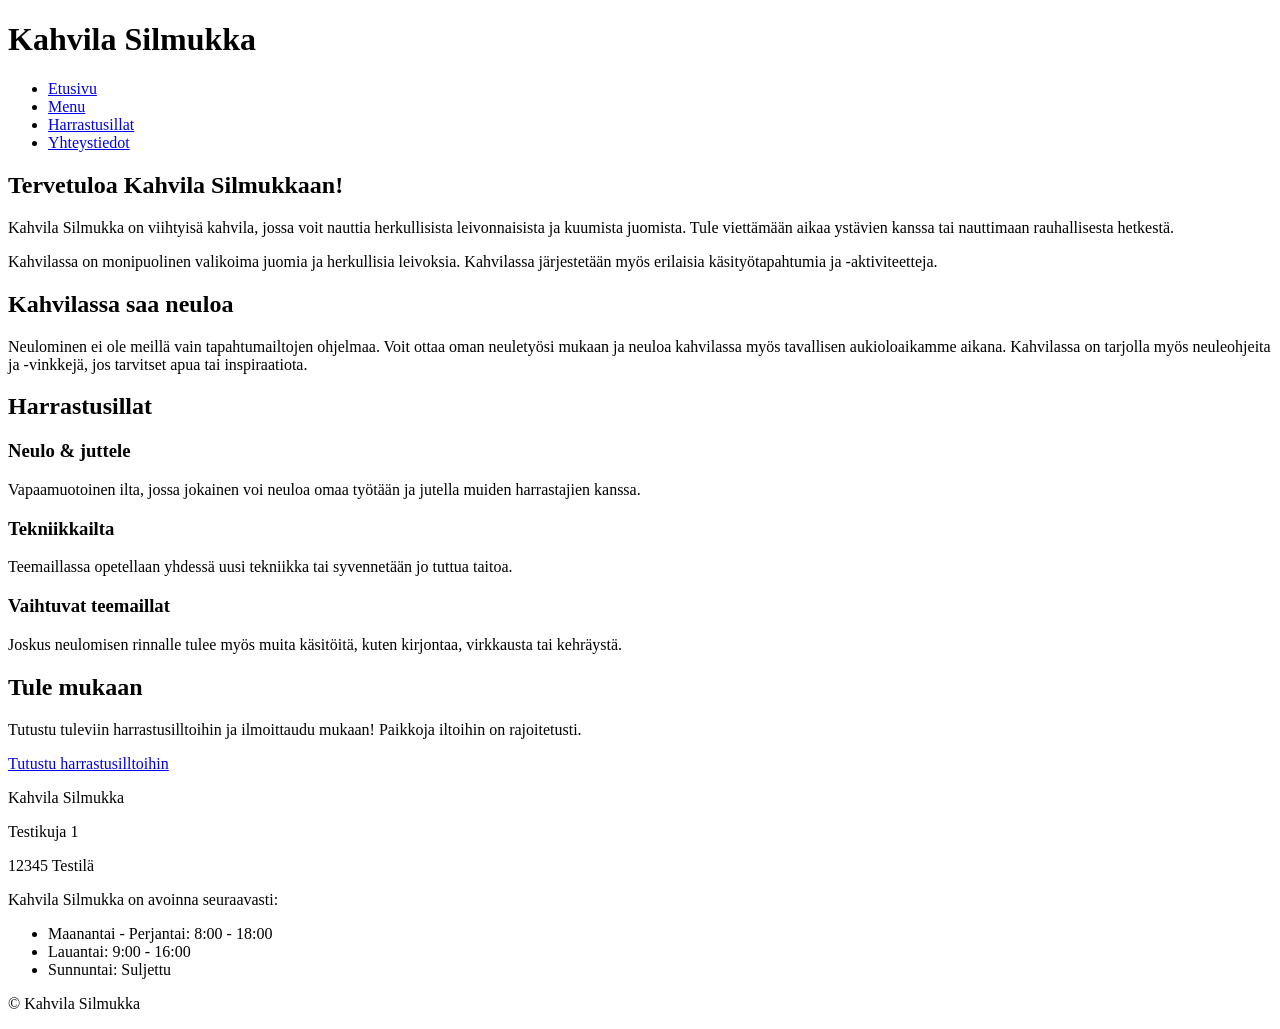
==== index.html @ abaf87a6 "Tehdyt muutokset 20.9.2026 4 html-tiedostoon" ====
<!DOCTYPE html>
<html lang="fi">

<head>
    <meta charset="UTF-8">
    <meta name="viewport" content="width=device-width, initial-scale=1.0">
    <title>Kahvila Silmukka</title>
</head>

<body>

    <header>
        <h1>Kahvila Silmukka</h1>
        <nav>
            <ul>
                <li><a href="index.html">Etusivu</a></li>
                <li><a href="menu.html">Menu</a></li>
                <li><a href="harrastusillat.html">Harrastusillat</a></li>
                <li><a href="yhteystiedot.html">Yhteystiedot</a></li>
            </ul>
        </nav>
    </header>

    <main>
        <section>
            <h2>Tervetuloa Kahvila Silmukkaan!</h2>
            <p>Kahvila Silmukka on viihtyisä kahvila, jossa voit nauttia herkullisista leivonnaisista ja kuumista
                juomista. Tule viettämään aikaa ystävien kanssa tai nauttimaan rauhallisesta hetkestä.</p>
            <p>Kahvilassa on monipuolinen valikoima juomia ja herkullisia leivoksia. Kahvilassa järjestetään myös
                erilaisia käsityötapahtumia ja -aktiviteetteja.</p>
            <!--          <figure>
                <img src="airam-dato-on-Smy2fXAn2G4-unsplash.jpg" alt="Kahvila Silmukka" width="400" height="400">
                <figcaption>Sininen keraaminen lattekuppi lautasella.</figcaption>
            </figure>
        -->
        </section>

        <section>
            <h2>Kahvilassa saa neuloa</h2>
            <p>Neulominen ei ole meillä vain tapahtumailtojen ohjelmaa. Voit ottaa oman neuletyösi mukaan ja neuloa
                kahvilassa myös tavallisen
                aukioloaikamme aikana. Kahvilassa on tarjolla myös neuleohjeita ja -vinkkejä, jos tarvitset apua tai
                inspiraatiota.
            </p>
        </section>

        <section>
        <h2>Harrastusillat</h2>
        <article>
            <h3>Neulo & juttele</h3>
            <p>Vapaamuotoinen ilta, jossa jokainen voi neuloa omaa työtään ja jutella muiden harrastajien kanssa.</p>
        </article>
        <article>
            <h3>Tekniikkailta</h3>
            <p>Teemaillassa opetellaan yhdessä uusi tekniikka tai syvennetään jo tuttua taitoa.</p>
        </article><article>
            <h3>Vaihtuvat teemaillat</h3>
            <p>Joskus neulomisen rinnalle tulee myös muita käsitöitä, kuten kirjontaa, virkkausta tai kehräystä.</p>
        </article>
        </section>

         <section>
            <h2>Tule mukaan</h2>
            <p>Tutustu tuleviin harrastusilltoihin ja ilmoittaudu mukaan! Paikkoja iltoihin on rajoitetusti.</p>
            <p><a href="harrastusillat.html">Tutustu harrastusilltoihin</a></p>
         </section>

    </main>

    <footer>
        <p>Kahvila Silmukka</p>
        <p>Testikuja 1</p>
        <p>12345 Testilä</p>

        <p>Kahvila Silmukka on avoinna seuraavasti:</p>
        <ul>
            <li>Maanantai - Perjantai: 8:00 - 18:00</li>
            <li>Lauantai: 9:00 - 16:00</li>
            <li>Sunnuntai: Suljettu</li>
        </ul>

        <p>&copy; Kahvila Silmukka</p>
    </footer>


</body>

</html>
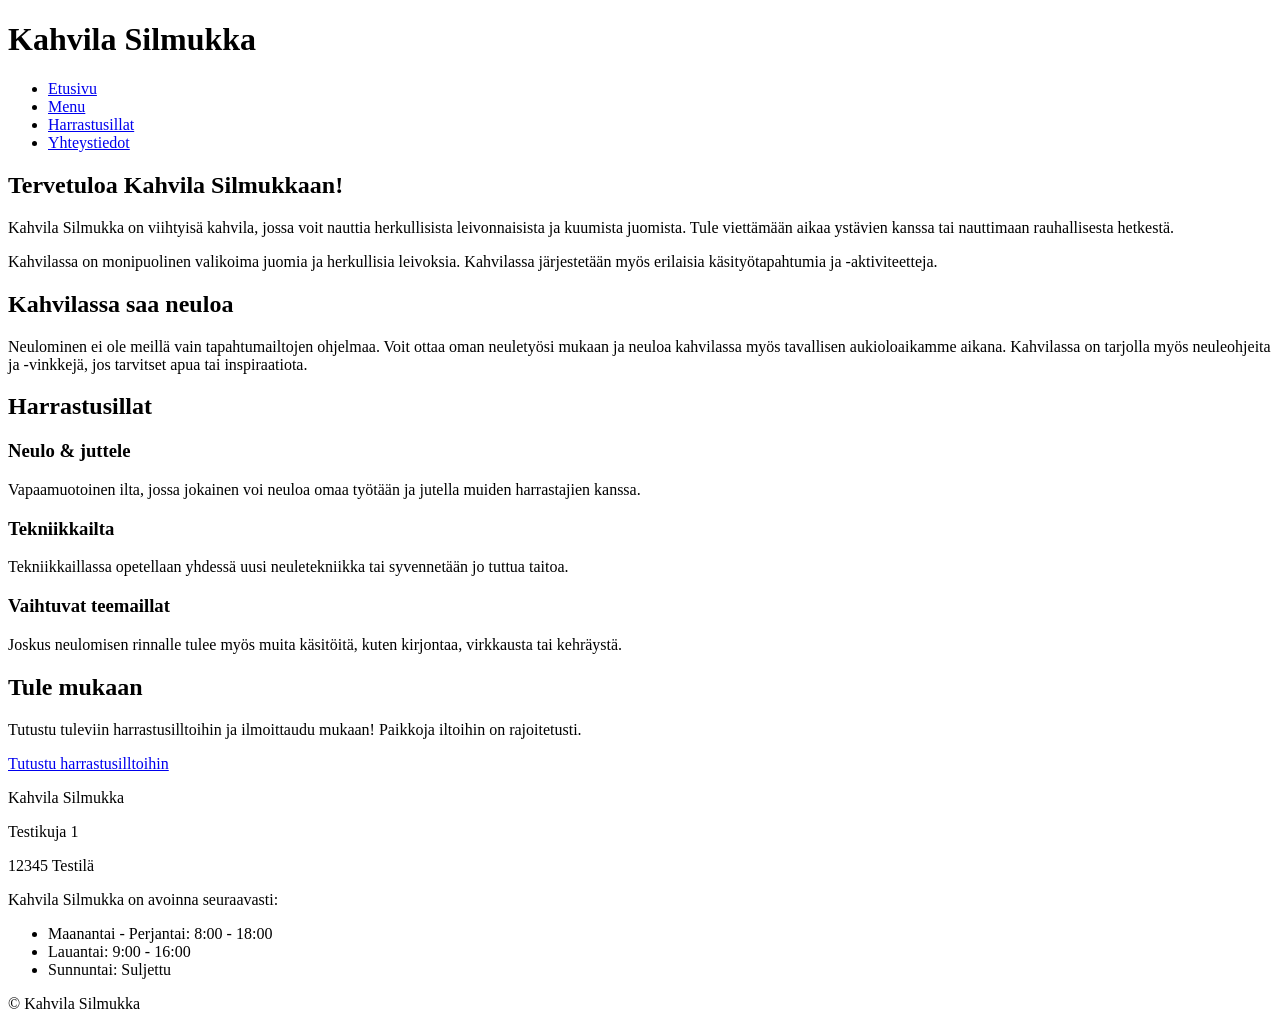
==== commit a1b222dc: "Lisätty tekstin korjauksia, footer ja header muille kuin index.html" ====
--- a/index.html
+++ b/index.html
@@ -29,8 +29,8 @@
             <p>Kahvilassa on monipuolinen valikoima juomia ja herkullisia leivoksia. Kahvilassa järjestetään myös
                 erilaisia käsityötapahtumia ja -aktiviteetteja.</p>
             <!--          <figure>
-                <img src="airam-dato-on-Smy2fXAn2G4-unsplash.jpg" alt="Kahvila Silmukka" width="400" height="400">
-                <figcaption>Sininen keraaminen lattekuppi lautasella.</figcaption>
+                <img src="images/kuva1.jpg" alt="Sininen keraaminen lattekuppi lautasella." width="400" height="400">
+                <figcaption>Kuvaaja: Matti Meikäläinen</figcaption>
             </figure>
         -->
         </section>
@@ -38,8 +38,7 @@
         <section>
             <h2>Kahvilassa saa neuloa</h2>
             <p>Neulominen ei ole meillä vain tapahtumailtojen ohjelmaa. Voit ottaa oman neuletyösi mukaan ja neuloa
-                kahvilassa myös tavallisen
-                aukioloaikamme aikana. Kahvilassa on tarjolla myös neuleohjeita ja -vinkkejä, jos tarvitset apua tai
+                kahvilassa myös tavallisen aukioloaikamme aikana. Kahvilassa on tarjolla myös neuleohjeita ja -vinkkejä, jos tarvitset apua tai
                 inspiraatiota.
             </p>
         </section>
@@ -52,7 +51,7 @@
         </article>
         <article>
             <h3>Tekniikkailta</h3>
-            <p>Teemaillassa opetellaan yhdessä uusi tekniikka tai syvennetään jo tuttua taitoa.</p>
+            <p>Tekniikkaillassa opetellaan yhdessä uusi neuletekniikka tai syvennetään jo tuttua taitoa.</p>
         </article><article>
             <h3>Vaihtuvat teemaillat</h3>
             <p>Joskus neulomisen rinnalle tulee myös muita käsitöitä, kuten kirjontaa, virkkausta tai kehräystä.</p>
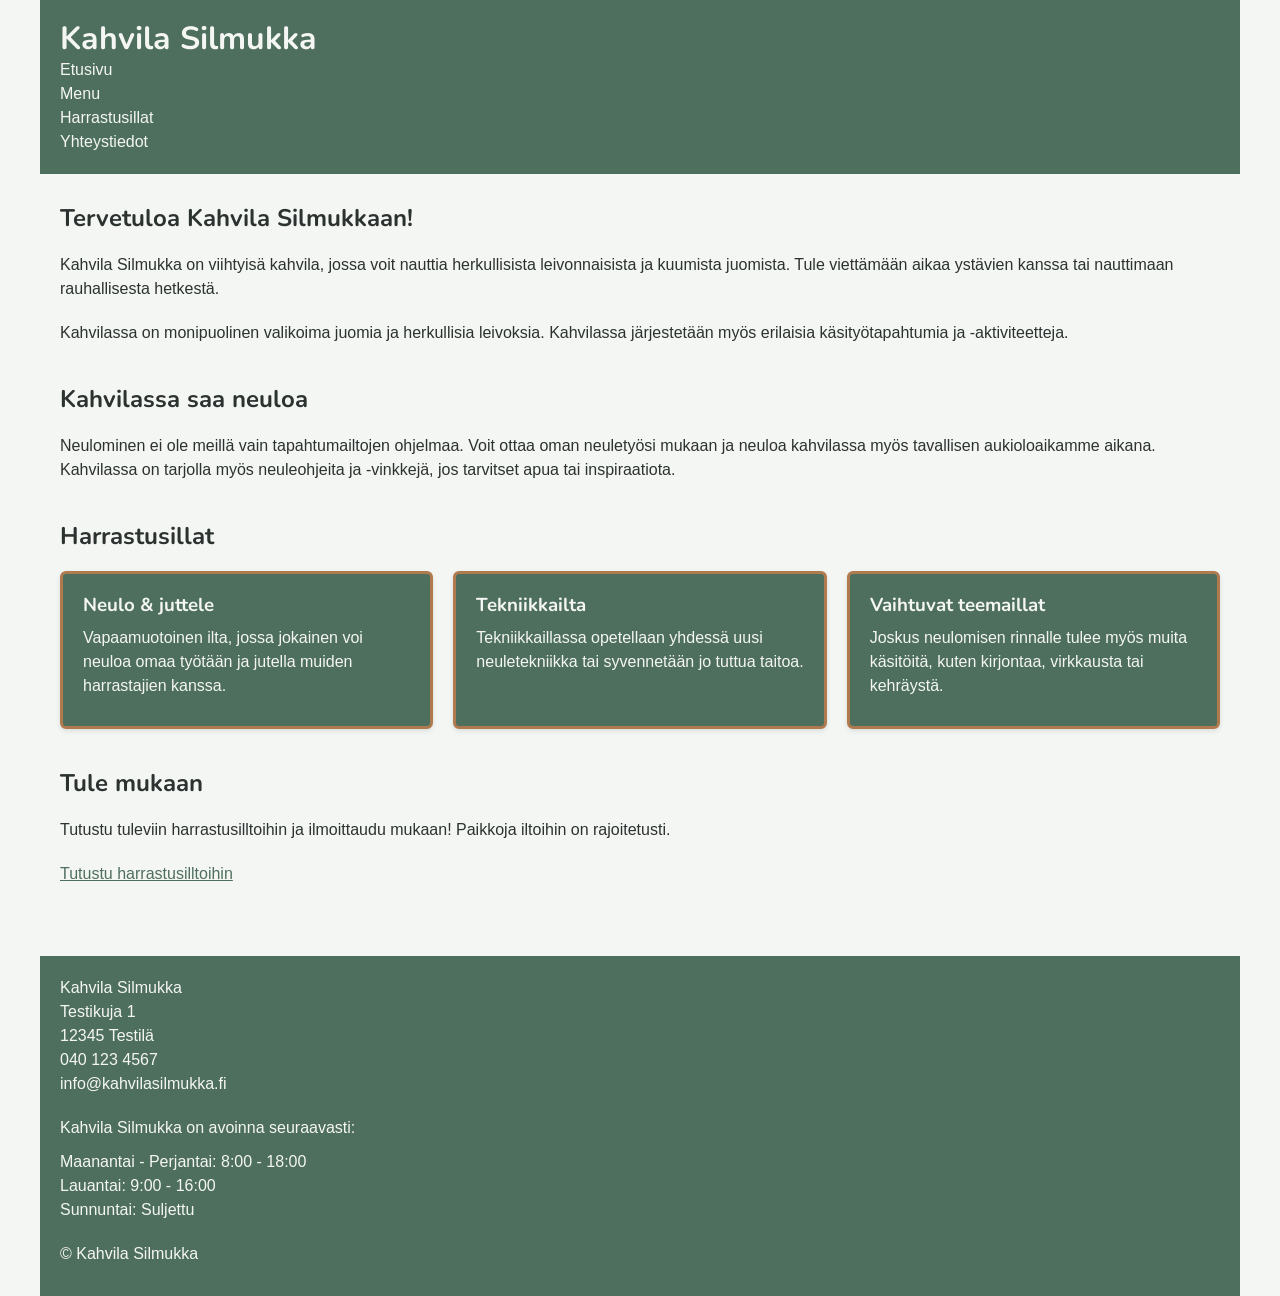
==== commit 3fd17d9c: "Vaiheen 2 koodi tehty" ====
--- a/index.html
+++ b/index.html
@@ -5,82 +5,105 @@
     <meta charset="UTF-8">
     <meta name="viewport" content="width=device-width, initial-scale=1.0">
     <title>Kahvila Silmukka</title>
+    <!--Google Fonts: Nunito-->
+    <link rel="preconnect" href="https://fonts.googleapis.com">
+    <link rel="preconnect" href="https://fonts.gstatic.com" crossorigin>
+    <link href="https://fonts.googleapis.com/css2?family=Nunito:ital,wght@0,200..1000;1,200..1000&display=swap"
+        rel="stylesheet">
+    <!--CSS-->
+    <link rel="stylesheet" href="css/style.css">
 </head>
 
 <body>
+    <!--Tästä tulee koko sivun container: header, main ja footer-->
+    <div class="container">
+        <!--Header-->
+        <header class="header">
+            <h1>Kahvila Silmukka</h1>
+            <nav>
+                <ul>
+                    <li><a href="index.html">Etusivu</a></li>
+                    <li><a href="menu.html">Menu</a></li>
+                    <li><a href="harrastusillat.html">Harrastusillat</a></li>
+                    <li><a href="yhteystiedot.html">Yhteystiedot</a></li>
+                </ul>
+            </nav>
+        </header>
 
-    <header>
-        <h1>Kahvila Silmukka</h1>
-        <nav>
-            <ul>
-                <li><a href="index.html">Etusivu</a></li>
-                <li><a href="menu.html">Menu</a></li>
-                <li><a href="harrastusillat.html">Harrastusillat</a></li>
-                <li><a href="yhteystiedot.html">Yhteystiedot</a></li>
-            </ul>
-        </nav>
-    </header>
-
-    <main>
-        <section>
-            <h2>Tervetuloa Kahvila Silmukkaan!</h2>
-            <p>Kahvila Silmukka on viihtyisä kahvila, jossa voit nauttia herkullisista leivonnaisista ja kuumista
-                juomista. Tule viettämään aikaa ystävien kanssa tai nauttimaan rauhallisesta hetkestä.</p>
-            <p>Kahvilassa on monipuolinen valikoima juomia ja herkullisia leivoksia. Kahvilassa järjestetään myös
-                erilaisia käsityötapahtumia ja -aktiviteetteja.</p>
-            <!--          <figure>
+        <!--Main-->
+        <main class="main">
+            <section>
+                <h2>Tervetuloa Kahvila Silmukkaan!</h2>
+                <p>Kahvila Silmukka on viihtyisä kahvila, jossa voit nauttia herkullisista leivonnaisista ja kuumista
+                    juomista. Tule viettämään aikaa ystävien kanssa tai nauttimaan rauhallisesta hetkestä.</p>
+                <p>Kahvilassa on monipuolinen valikoima juomia ja herkullisia leivoksia. Kahvilassa järjestetään myös
+                    erilaisia käsityötapahtumia ja -aktiviteetteja.</p>
+                <!--          <figure>
                 <img src="images/kuva1.jpg" alt="Sininen keraaminen lattekuppi lautasella." width="400" height="400">
                 <figcaption>Kuvaaja: Matti Meikäläinen</figcaption>
             </figure>
         -->
-        </section>
+            </section>
 
-        <section>
-            <h2>Kahvilassa saa neuloa</h2>
-            <p>Neulominen ei ole meillä vain tapahtumailtojen ohjelmaa. Voit ottaa oman neuletyösi mukaan ja neuloa
-                kahvilassa myös tavallisen aukioloaikamme aikana. Kahvilassa on tarjolla myös neuleohjeita ja -vinkkejä, jos tarvitset apua tai
-                inspiraatiota.
-            </p>
-        </section>
+            <section>
+                <h2>Kahvilassa saa neuloa</h2>
+                <p>Neulominen ei ole meillä vain tapahtumailtojen ohjelmaa. Voit ottaa oman neuletyösi mukaan ja neuloa
+                    kahvilassa myös tavallisen aukioloaikamme aikana. Kahvilassa on tarjolla myös neuleohjeita ja
+                    -vinkkejä, jos tarvitset apua tai
+                    inspiraatiota.
+                </p>
+            </section>
 
-        <section>
-        <h2>Harrastusillat</h2>
-        <article>
-            <h3>Neulo & juttele</h3>
-            <p>Vapaamuotoinen ilta, jossa jokainen voi neuloa omaa työtään ja jutella muiden harrastajien kanssa.</p>
-        </article>
-        <article>
-            <h3>Tekniikkailta</h3>
-            <p>Tekniikkaillassa opetellaan yhdessä uusi neuletekniikka tai syvennetään jo tuttua taitoa.</p>
-        </article><article>
-            <h3>Vaihtuvat teemaillat</h3>
-            <p>Joskus neulomisen rinnalle tulee myös muita käsitöitä, kuten kirjontaa, virkkausta tai kehräystä.</p>
-        </article>
-        </section>
+            <section>
+                <h2>Harrastusillat</h2>
+                <div class="article-grid">
+                    <article class="card">
+                        <h3>Neulo & juttele</h3>
+                        <p>Vapaamuotoinen ilta, jossa jokainen voi neuloa omaa työtään ja jutella muiden harrastajien
+                            kanssa.</p>
+                    </article>
+                    <article class="card">
+                        <h3>Tekniikkailta</h3>
+                        <p>Tekniikkaillassa opetellaan yhdessä uusi neuletekniikka tai syvennetään jo tuttua taitoa.</p>
+                    </article>
+                    <article class="card">
+                        <h3>Vaihtuvat teemaillat</h3>
+                        <p>Joskus neulomisen rinnalle tulee myös muita käsitöitä, kuten kirjontaa, virkkausta tai
+                            kehräystä.</p>
+                    </article>
+                </div>
+            </section>
 
-         <section>
-            <h2>Tule mukaan</h2>
-            <p>Tutustu tuleviin harrastusilltoihin ja ilmoittaudu mukaan! Paikkoja iltoihin on rajoitetusti.</p>
-            <p><a href="harrastusillat.html">Tutustu harrastusilltoihin</a></p>
-         </section>
+            <section>
+                <h2>Tule mukaan</h2>
+                <p>Tutustu tuleviin harrastusilltoihin ja ilmoittaudu mukaan! Paikkoja iltoihin on rajoitetusti.</p>
+                <p><a href="harrastusillat.html">Tutustu harrastusilltoihin</a></p>
+            </section>
 
-    </main>
+        </main>
 
-    <footer>
-        <p>Kahvila Silmukka</p>
-        <p>Testikuja 1</p>
-        <p>12345 Testilä</p>
+        <!--Footer-->
+        <footer class="footer">
+            <address>
+                Kahvila Silmukka<br>
+                Testikuja 1<br>
+                12345 Testilä<br>
 
-        <p>Kahvila Silmukka on avoinna seuraavasti:</p>
-        <ul>
-            <li>Maanantai - Perjantai: 8:00 - 18:00</li>
-            <li>Lauantai: 9:00 - 16:00</li>
-            <li>Sunnuntai: Suljettu</li>
-        </ul>
+                <a href="tel:+358401234567">040 123 4567</a><br>
+                <a href="mailto:info@kahvilasilmukka.fi">info@kahvilasilmukka.fi</a>
+            </address>
 
-        <p>&copy; Kahvila Silmukka</p>
-    </footer>
+            <p>Kahvila Silmukka on avoinna seuraavasti:</p>
+            <ul>
+                <li>Maanantai - Perjantai: 8:00 - 18:00</li>
+                <li>Lauantai: 9:00 - 16:00</li>
+                <li>Sunnuntai: Suljettu</li>
+            </ul>
 
+            <p>&copy; Kahvila Silmukka</p>
+        </footer>
+
+    </div>
 
 </body>
 
--- a/css/style.css
+++ b/css/style.css
@@ -0,0 +1,181 @@
+/* ===== MUUTTUJAT ===== */
+/* Sivuston värit yhdessä paikassa */
+
+:root {
+    --paavari: #4F6F5E;
+    --tausta: #F4F6F3;
+    --teksti: #2B3230;
+    /*    --harmaa: #8A9591; */
+    --korostus: #B07A4F;
+}
+
+/* ===== RESET (Oletustyylien nollaus) ===== */
+/* Nollataan selainten oletusvälit ja käytetään border-box-laatikkomallia */
+
+* {
+    box-sizing: border-box;
+    margin: 0;
+    padding: 0;
+}
+
+/* ===== BODY ===== */
+
+body {
+    font-family: Arial, Helvetica, sans-serif;
+    background-color: var(--tausta);
+    color: var(--teksti);
+    line-height: 1.5;
+}
+
+/* ===== LAYOUT ===== */
+
+.container {
+    display: grid;
+    grid-template-columns: 20% 1fr;
+    /*Nimetyt alueet*/
+    grid-template-areas:
+        "header header"
+        "main main"
+        "footer footer";
+    gap: 10px;
+    max-width: 1200px;
+    margin: 0 auto;
+    /*keskittää layoutin vaakasuunnassa*/
+    /*padding: 20px; */
+    /*Tämä padding aiheuttaa reunusta headeriin ja muihin */
+}
+
+/* ===== OTSIKOT ===== */
+/* Kaikkien otsikoiden yhteinen fontti (Google Fonts: Nunito) */
+
+h1,
+h2,
+h3 {
+    font-family: "Nunito", Arial, sans-serif;
+    font-weight: 700;
+    line-height: 1.2;
+}
+
+/* ===== LINKIT ===== */
+a {
+    color: var(--paavari);
+}
+
+a:hover {
+    color: var(--korostus);
+}
+
+
+/* ===== HEADER ===== */
+
+.header {
+    grid-area: header;
+    background-color: var(--paavari);
+    color: var(--tausta);
+    padding: 20px;
+}
+
+.header ul {
+    list-style: none;
+}
+
+/* Poikkeus: linkit header-osion sisällä */
+.header a {
+    color: var(--tausta);
+    text-decoration: none;
+}
+
+.header a:hover {
+    text-decoration: underline;
+}
+
+/* ===== MAIN ===== */
+
+.main {
+    grid-area: main;
+    padding: 20px;
+}
+
+.main section {
+    margin-bottom: 40px;
+}
+
+.main h2 {
+    margin-bottom: 20px;
+}
+
+.main h3 {
+    margin-bottom: 15px;
+}
+
+.main p {
+    margin-bottom: 20px;
+}
+
+.huomio {
+    padding: 18px;
+    border-left: 6px solid var(--korostus);
+}
+
+.main address {
+    font-style: normal;
+    margin-bottom: 20px;
+}
+
+/* ===== KORTIT ===== */
+
+.article-grid {
+    display: grid;
+    grid-template-columns: repeat(auto-fit, minmax(200px, 1fr));
+    gap: 20px;
+}
+
+.card {
+    background-color: var(--paavari);
+    color: var(--tausta);
+    border: 3px solid var(--korostus);
+    border-radius: 6px;
+    padding: 20px;
+    box-shadow: 0 2px 5px rgba(0, 0, 0, 0.1);
+}
+
+.card h3 {
+    margin-bottom: 10px;
+}
+
+.card p {
+    margin-bottom: 8px;
+}
+
+/* ===== FOOTER ===== */
+
+.footer {
+    grid-area: footer;
+    background-color: var(--paavari);
+    color: var(--tausta);
+    padding: 20px;
+}
+
+.footer address {
+    font-style: normal;
+    margin-bottom: 20px;
+}
+
+/* Poikkeus: linkit footer-osion sisällä */
+.footer a {
+    color: var(--tausta);
+    text-decoration: none;
+}
+
+.footer a:hover {
+    text-decoration: underline;
+}
+
+.footer p {
+    margin-bottom: 10px;
+}
+
+.footer ul {
+    list-style: none;
+    margin-bottom: 20px;
+}
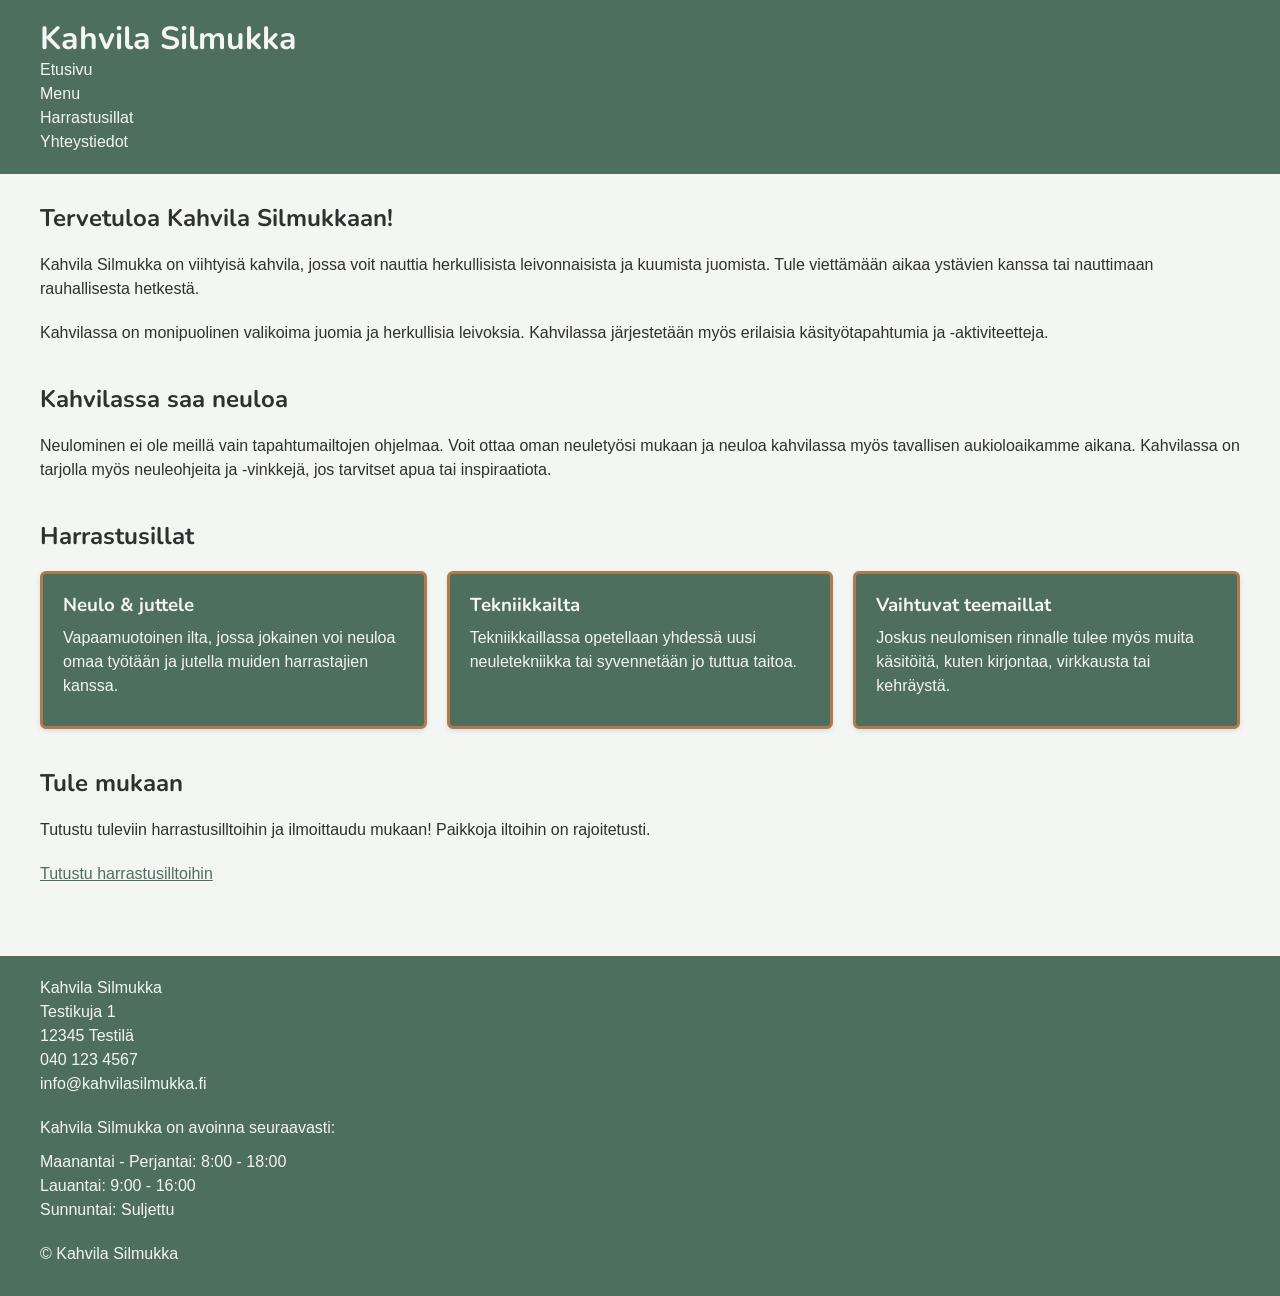
==== commit 6d9f96f6: "Vaiheen 2 viimeisimmät korjaukset tehty" ====
--- a/index.html
+++ b/index.html
@@ -10,7 +10,7 @@
     <link rel="preconnect" href="https://fonts.gstatic.com" crossorigin>
     <link href="https://fonts.googleapis.com/css2?family=Nunito:ital,wght@0,200..1000;1,200..1000&display=swap"
         rel="stylesheet">
-    <!--CSS-->
+    <!--CSS linkitetty-->
     <link rel="stylesheet" href="css/style.css">
 </head>
 
--- a/css/style.css
+++ b/css/style.css
@@ -38,11 +38,6 @@
         "main main"
         "footer footer";
     gap: 10px;
-    max-width: 1200px;
-    margin: 0 auto;
-    /*keskittää layoutin vaakasuunnassa*/
-    /*padding: 20px; */
-    /*Tämä padding aiheuttaa reunusta headeriin ja muihin */
 }
 
 /* ===== OTSIKOT ===== */
@@ -72,7 +67,7 @@
     grid-area: header;
     background-color: var(--paavari);
     color: var(--tausta);
-    padding: 20px;
+    padding: 20px 40px;
 }
 
 .header ul {
@@ -93,7 +88,7 @@
 
 .main {
     grid-area: main;
-    padding: 20px;
+    padding: 20px 40px;
 }
 
 .main section {
@@ -153,7 +148,7 @@
     grid-area: footer;
     background-color: var(--paavari);
     color: var(--tausta);
-    padding: 20px;
+    padding: 20px 40px;
 }
 
 .footer address {
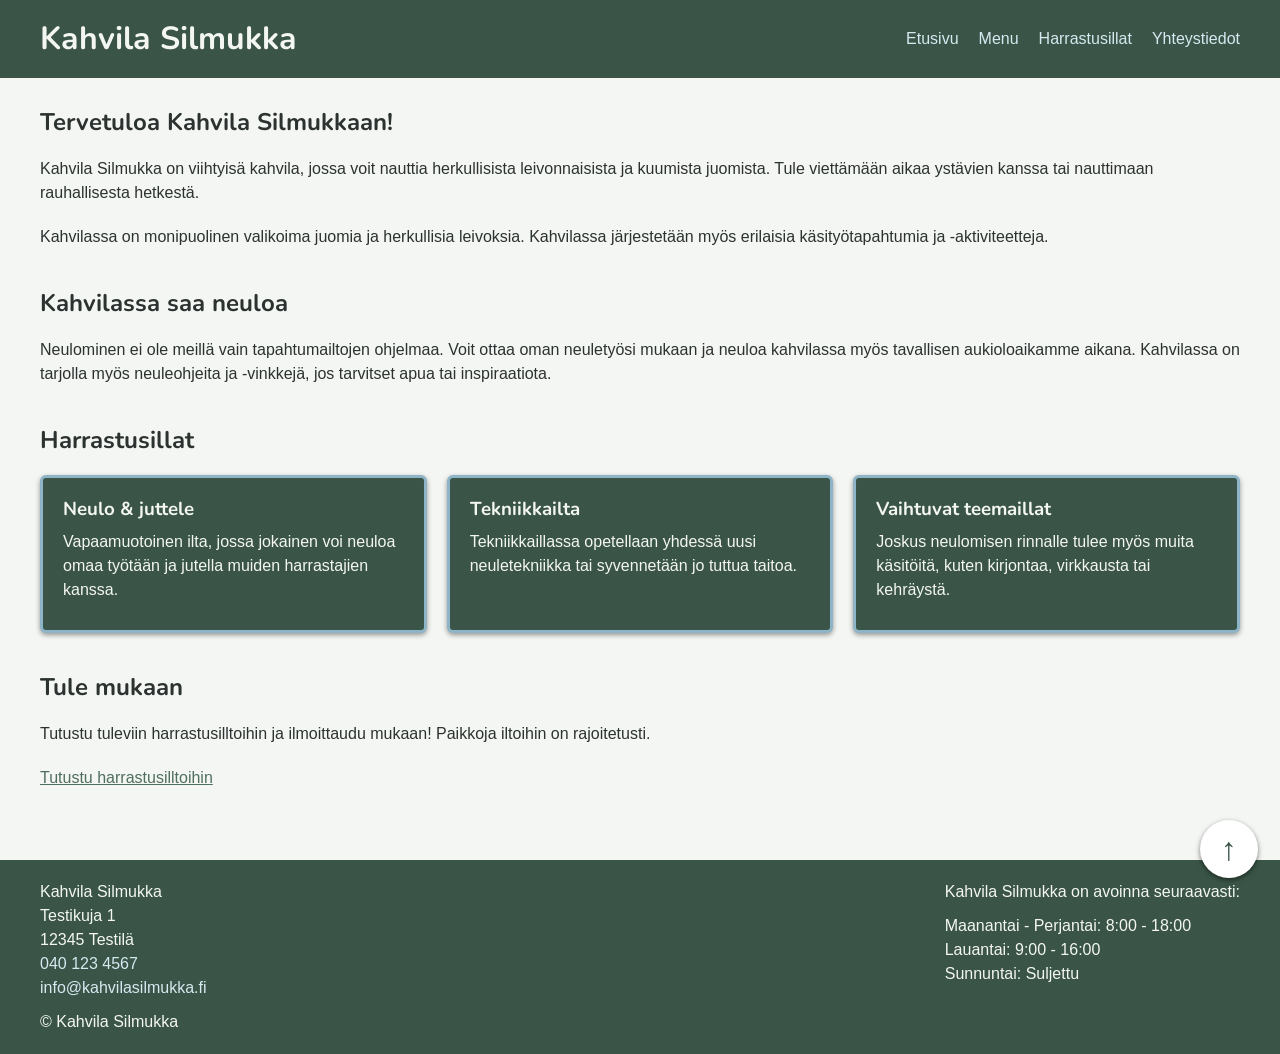
==== commit 6f6484dc: "Vaihe 3 lisäykset" ====
--- a/index.html
+++ b/index.html
@@ -12,16 +12,19 @@
         rel="stylesheet">
     <!--CSS linkitetty-->
     <link rel="stylesheet" href="css/style.css">
+    <!--Favicon: SVG nykyselaimelle ja ICO vanhoille selaimille varalla-->
+    <link rel="icon" href="images/favicon.ico" type="image/x-icon" sizes="64x64">
+    <link rel="icon" href="images/favicon.svg" type="image/svg+xml">
 </head>
 
 <body>
     <!--Tästä tulee koko sivun container: header, main ja footer-->
-    <div class="container">
+    <div class="container" id="top">
         <!--Header-->
-        <header class="header">
+        <header class="header navbar">
             <h1>Kahvila Silmukka</h1>
             <nav>
-                <ul>
+                <ul class="nav-links">
                     <li><a href="index.html">Etusivu</a></li>
                     <li><a href="menu.html">Menu</a></li>
                     <li><a href="harrastusillat.html">Harrastusillat</a></li>
@@ -84,23 +87,30 @@
 
         <!--Footer-->
         <footer class="footer">
-            <address>
-                Kahvila Silmukka<br>
-                Testikuja 1<br>
-                12345 Testilä<br>
+            <div class="footer-info">
+                <address>
+                    Kahvila Silmukka<br>
+                    Testikuja 1<br>
+                    12345 Testilä<br>
 
-                <a href="tel:+358401234567">040 123 4567</a><br>
-                <a href="mailto:info@kahvilasilmukka.fi">info@kahvilasilmukka.fi</a>
-            </address>
+                    <a href="tel:+358401234567">040 123 4567</a><br>
+                    <a href="mailto:info@kahvilasilmukka.fi">info@kahvilasilmukka.fi</a>
+                </address>
+                <p>&copy; Kahvila Silmukka</p>
+            </div>
 
-            <p>Kahvila Silmukka on avoinna seuraavasti:</p>
-            <ul>
-                <li>Maanantai - Perjantai: 8:00 - 18:00</li>
-                <li>Lauantai: 9:00 - 16:00</li>
-                <li>Sunnuntai: Suljettu</li>
-            </ul>
+            <div class="footer-hours">
+                <p>Kahvila Silmukka on avoinna seuraavasti:</p>
+                <ul>
+                    <li>Maanantai - Perjantai: 8:00 - 18:00</li>
+                    <li>Lauantai: 9:00 - 16:00</li>
+                    <li>Sunnuntai: Suljettu</li>
+                </ul>
 
-            <p>&copy; Kahvila Silmukka</p>
+            </div>
+            <!--Takaisin-ylös-näppäin-->
+            <a class="back-to-beginning" href="#top" aria-label="Takaisin sivun alkuun">&uarr;</a>
+
         </footer>
 
     </div>
--- a/css/style.css
+++ b/css/style.css
@@ -1,16 +1,36 @@
+@charset "UTF-8";
+/* Jotta ääkköset toimivat oikein */
+
+/********************************************************
+        YLEISET MÄÄRITYKSET (kaikilla sivuilla)
+*********************************************************/
+
 /* ===== MUUTTUJAT ===== */
-/* Sivuston värit yhdessä paikassa */
+/* Sivuston värit yhdessä paikassa. Värit on nimetty käyttötarkoituksen (roolin)
+   mukaan, jotta yhden roolin värin voi vaihtaa vaikuttamatta muihin. */
 
 :root {
-    --paavari: #4F6F5E;
-    --tausta: #F4F6F3;
-    --teksti: #2B3230;
-    /*    --harmaa: #8A9591; */
-    --korostus: #B07A4F;
+    /* Tumma väripaletti: header, footer ja tummat kortit */
+    --tumma-tausta: #3A5547;
+    --tumma-teksti: #F4F6F3;
+    --tumma-linkki: #D6E8F0;
+    --tumma-hover: #A9D0E0;
+    --tumma-koriste: #8DB4C7;
+
+    /* Vaalea väripaletti: sivun tausta ja vaaleat kortit */
+    --vaalea-tausta: #F4F6F3;
+    --vaalea-kortti: #FFFFFF;
+    --vaalea-teksti: #2B3230;
+    /* --vaalea-teksti-toissijainen: #5F6B66; */ /*Varalla, jos tarvitaan lisäväriä*/
+    --vaalea-linkki: #4F6F5E;
+    --vaalea-hover: #3D5A80;
+    --vaalea-korostus: #3D5A80;
+    --vaalea-koriste: #8DB4C7;
 }
 
 /* ===== RESET (Oletustyylien nollaus) ===== */
-/* Nollataan selainten oletusvälit ja käytetään border-box-laatikkomallia */
+/* Nollataan selainten oletusvälit ja käytetään border-box-laatikkomallia,
+   jolloin padding ja reunus lasketaan mukaan elementin leveyteen */
 
 * {
     box-sizing: border-box;
@@ -22,22 +42,9 @@
 
 body {
     font-family: Arial, Helvetica, sans-serif;
-    background-color: var(--tausta);
-    color: var(--teksti);
+    background-color: var(--vaalea-tausta);
+    color: var(--vaalea-teksti);
     line-height: 1.5;
-}
-
-/* ===== LAYOUT ===== */
-
-.container {
-    display: grid;
-    grid-template-columns: 20% 1fr;
-    /*Nimetyt alueet*/
-    grid-template-areas:
-        "header header"
-        "main main"
-        "footer footer";
-    gap: 10px;
 }
 
 /* ===== OTSIKOT ===== */
@@ -52,37 +59,79 @@
 }
 
 /* ===== LINKIT ===== */
+/* Vaalean pinnan linkit. Headerin ja footerin linkeille on omat säännöt. */
+
 a {
-    color: var(--paavari);
+    color: var(--vaalea-linkki);
 }
 
 a:hover {
-    color: var(--korostus);
-}
-
+    color: var(--vaalea-hover);
+}
+
+/********************************************************
+        SIVUN RAKENNE (HTML:n järjestyksessä)
+*********************************************************/
+ 
+/* ===== SIVUPOHJA ===== */
+ 
+/* Sivupohja on yksi sarake, jossa header, main ja footer ovat allekkain.
+   Nimetyt alueet näyttävät rakenteen yhdellä silmäyksellä ja helpottavat
+   laajentamista myöhemmin (esim. sivupalkki). */
+
+.container {
+    display: grid;
+    grid-template-columns: 1fr;
+    /*Nimetyt alueet: sivupohja on yksi sarake, jossa header, main ja footer ovat allekkain*/
+    grid-template-areas:
+        "header"
+        "main"
+        "footer";
+    gap: 10px;
+}
 
 /* ===== HEADER ===== */
 
+/* Sticky: header pysyy näkyvissä ikkunan yläreunassa sivua rullattaessa.
+   Flex: kahvilan nimi vasemmalle ja navigaatio oikealle samalle riville. */
+
 .header {
+    position: sticky;
+    top: 0;
+    z-index: 100;
     grid-area: header;
-    background-color: var(--paavari);
-    color: var(--tausta);
-    padding: 20px 40px;
-}
+    display: flex;
+    justify-content: space-between;
+    align-items: center;
+    gap: 20px;
+    background-color: var(--tumma-tausta);
+    color: var(--tumma-teksti);
+    padding: 20px 40px;   
+}
+
+/* --- Navigaatio --- */
 
 .header ul {
     list-style: none;
 }
 
+/* Navigaatiolinkit vierekkäin */
+.nav-links {
+    display: flex;
+    gap: 20px;
+}
+
 /* Poikkeus: linkit header-osion sisällä */
 .header a {
-    color: var(--tausta);
+    color: var(--tumma-linkki);
     text-decoration: none;
 }
 
 .header a:hover {
     text-decoration: underline;
-}
+    color: var(--tumma-hover);
+}
+
 
 /* ===== MAIN ===== */
 
@@ -91,7 +140,10 @@
     padding: 20px 40px;
 }
 
-.main section {
+/* Pääosioiden väli. Lapsivalitsin (>) rajaa säännön mainin suoriin lapsiin,
+   joten ruudukoiden sisällä olevien korttien välit hoidetaan gapilla. */
+.main > section,
+.menu-items {
     margin-bottom: 40px;
 }
 
@@ -105,11 +157,6 @@
 
 .main p {
     margin-bottom: 20px;
-}
-
-.huomio {
-    padding: 18px;
-    border-left: 6px solid var(--korostus);
 }
 
 .main address {
@@ -117,8 +164,15 @@
     margin-bottom: 20px;
 }
 
-/* ===== KORTIT ===== */
-
+/* Huomiolaatikko (menu: allergiat) */
+.huomio {
+    padding: 18px;
+    border-left: 6px solid var(--vaalea-korostus);
+}
+
+/* --- Etusivun ja harrastusiltojen kortit --- */
+
+/* Kortit asettuvat riviin niin monta kuin mahtuu, vähintään 200 px levyisinä */
 .article-grid {
     display: grid;
     grid-template-columns: repeat(auto-fit, minmax(200px, 1fr));
@@ -126,51 +180,187 @@
 }
 
 .card {
-    background-color: var(--paavari);
-    color: var(--tausta);
-    border: 3px solid var(--korostus);
+    background-color: var(--tumma-tausta);
+    color: var(--tumma-teksti);
+    border: 3px solid var(--tumma-koriste);
+    border-radius: 6px;
+    padding: 20px;
+    box-shadow: 0 2px 5px rgba(0, 0, 0, 0.4);
+}
+
+.card h3 {
+    margin-bottom: 10px;
+}
+
+.card p {
+    margin-bottom: 8px;
+}
+
+/* --- Menu-kortit --- */
+ 
+/* Kiinteä 2 × 2 -ruudukko: juomat ylärivillä, ruoat alarivillä */
+
+.menu-items {
+    display: grid;
+    grid-template-columns: repeat(2, 1fr);
+    gap: 20px;
+}
+
+/* Katkoviivainen "tikkaus" kortin sisäreunassa */
+.menu-card {
+    background-color: var(--vaalea-kortti);
+    color: var(--vaalea-teksti);
+    outline: 3px dashed var(--vaalea-koriste);
+    outline-offset: -10px;
     border-radius: 6px;
     padding: 20px;
     box-shadow: 0 2px 5px rgba(0, 0, 0, 0.1);
 }
 
-.card h3 {
-    margin-bottom: 10px;
-}
-
-.card p {
-    margin-bottom: 8px;
+/* --- Kulkutapakortit (yhteystiedot) --- */
+
+/* Kortit 2 × 2 -ruudukkoon */
+.transport-modes {
+    display: grid;
+    grid-template-columns: repeat(2, 1fr);
+    grid-auto-rows: 1fr;
+    gap: 20px;
+}
+
+/* Kääntökortti: ulkokehys luo 3D-tilan. Se ei itse liiku,
+   joten hover pysyy vakaana kortin kääntyessä. */
+.transport-flip {
+    perspective: 800px;
+    display: grid;
+}
+
+/* Pyörivä taso: molemmat puolet pinotaan samaan grid-soluun,
+   jolloin kortin korkeus määräytyy sisällön mukaan */
+.transport-flip-inner {
+    display: grid;
+    transition: transform 0.6s;
+    transform-style: preserve-3d;
+}
+
+.transport-flip:hover .transport-flip-inner {
+    transform: rotateY(180deg);
+}
+
+/* Kortin molemmat puolet: sama ulkoasu, ja kääntöpuoli piilossa,
+   kun se on poispäin katsojasta */
+.transport-mode-item {
+    background-color: var(--vaalea-kortti);
+    color: var(--vaalea-teksti);
+    outline: 6px double var(--vaalea-koriste);
+    outline-offset: -10px;
+    border-radius: 10px;
+    padding: 25px;
+    box-shadow: 0 2px 5px rgba(0, 0, 0, 0.2);
+    grid-area: 1 / 1;
+    backface-visibility: hidden;
+}
+
+/* Kääntöpuoli: valmiiksi käännetty, emoji isona keskellä */
+.transport-mode-item.backside {
+    transform: rotateY(180deg);
+    display: grid;
+    place-items: center;
+    font-size: 4rem;
+}
+
+/*Ei kääntöanimaatiota, jos käyttäjä on kytkenyt liikkeen vähentämisen päälle käyttöjärjestelmästään*/
+@media (prefers-reduced-motion: reduce) {
+    .transport-flip-inner {
+        transition: none;
+    }
+}
+
+/* --- Korttien yhteiset --- */
+
+/* Poistetaan viimeisen kappaleen marginaali menu- ja kulkuneuvo-korteista,
+jotta ylä- ja alareunan välit ovat yhtäsuuret. */
+.menu-card p:last-child,
+.transport-mode-item p:last-child {
+    margin-bottom: 0;
 }
 
 /* ===== FOOTER ===== */
+
+/* Flexbox: yhteystiedot vasemmalle ja aukioloajat oikealle */
 
 .footer {
     grid-area: footer;
-    background-color: var(--paavari);
-    color: var(--tausta);
+    display: flex;
+    justify-content: space-between;
+    gap: 20px;
+    background-color: var(--tumma-tausta);
+    color: var(--tumma-teksti);
     padding: 20px 40px;
+}
+
+/* Ryhmien sisältö allekkain tasaisin välein */
+.footer-info,
+.footer-hours {
+    display: flex;
+    flex-direction: column;
+    gap: 10px;
 }
 
 .footer address {
     font-style: normal;
-    margin-bottom: 20px;
-}
-
-/* Poikkeus: linkit footer-osion sisällä */
+}
+
+.footer ul {
+    list-style: none;
+}
+
+/*
+.footer p {
+    margin-bottom: 10px;
+}
+*/
+
+
+/* Poikkeus: footerin linkit tumman pinnan väreillä */
 .footer a {
-    color: var(--tausta);
+    color: var(--tumma-linkki);
     text-decoration: none;
 }
 
 .footer a:hover {
     text-decoration: underline;
-}
-
-.footer p {
-    margin-bottom: 10px;
-}
-
-.footer ul {
-    list-style: none;
-    margin-bottom: 20px;
+    color: var(--tumma-hover);
+}
+
+/* --- Takaisin ylös -painike --- */
+ 
+/* Fixed: painike pysyy oikeassa alakulmassa sivua rullattaessa.
+   Kaksi luokkaa valitsimessa, jotta sääntö voittaa .footer a -säännön. */
+
+.footer .back-to-beginning { 
+    position: fixed;
+    right: 22px;
+    bottom: 22px;
+    z-index:200;
+    display: grid;
+    place-items: center;
+    width: 58px;
+    height: 58px;
+    background-color: var(--vaalea-kortti);
+    color: var(--tumma-tausta);
+    border: 3px solid transparent;
+    border-radius: 50%;
+    font-size: 2rem;
+    text-decoration: none;
+    box-shadow: 0 2px 5px rgba(0, 0, 0, 0.5);
+}
+
+/* Hover ja focus: käänteiset värit ja vaalea reunus, jotta painike
+   erottuu myös footerin tummaa taustaa vasten */
+.footer .back-to-beginning:hover, .footer .back-to-beginning:focus {
+    background-color: var(--tumma-tausta);
+    color: var(--tumma-teksti);
+    border-color: var(--tumma-teksti);
+    text-decoration: none;
+
 }
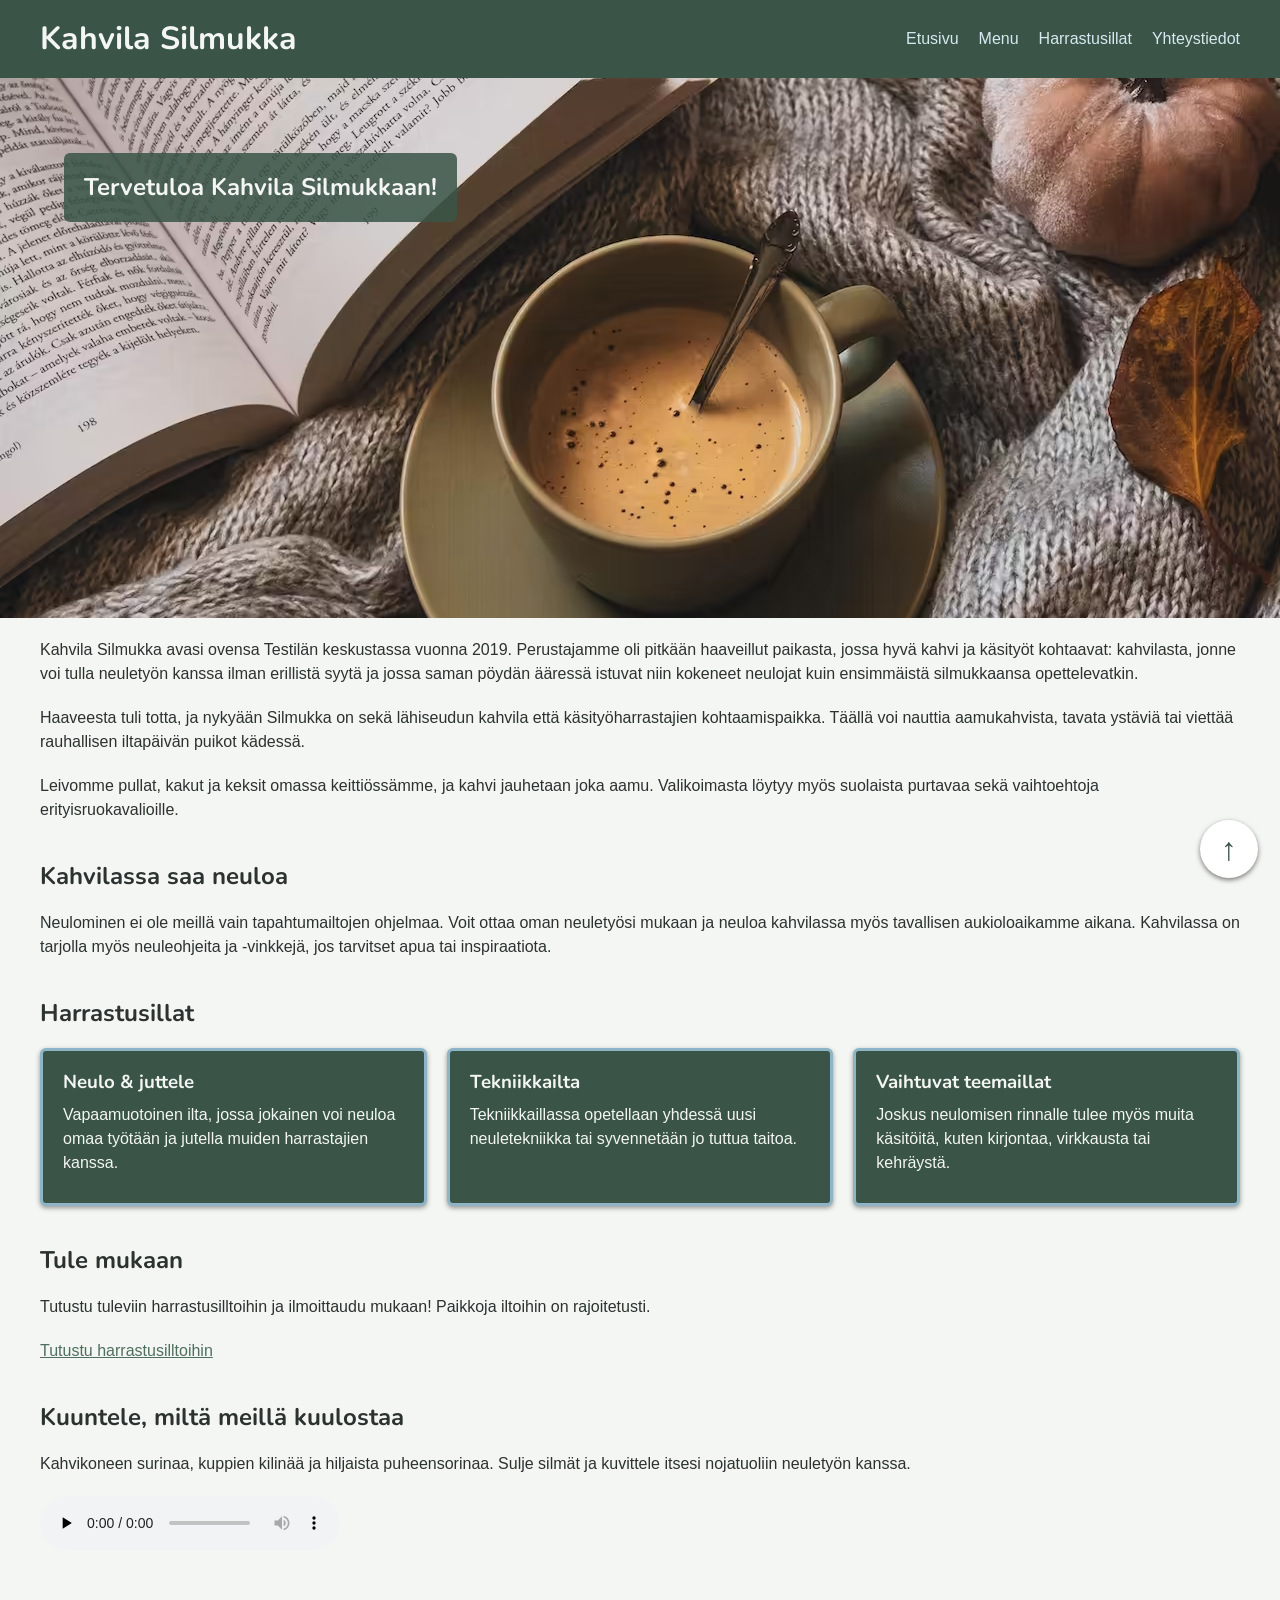
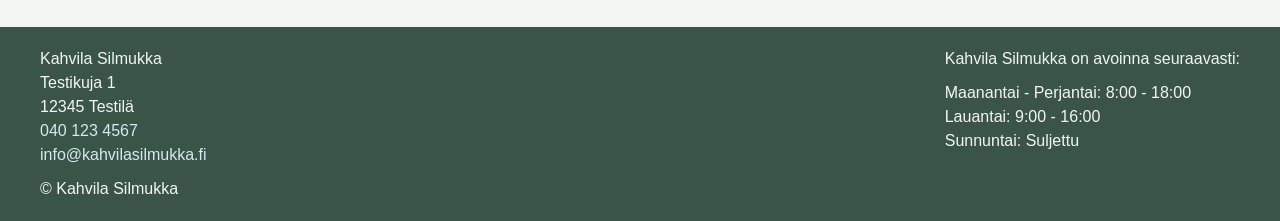
==== commit af9302cf: "Lisätty vaihe 4" ====
--- a/index.html
+++ b/index.html
@@ -35,17 +35,36 @@
 
         <!--Main-->
         <main class="main">
-            <section>
-                <h2>Tervetuloa Kahvila Silmukkaan!</h2>
-                <p>Kahvila Silmukka on viihtyisä kahvila, jossa voit nauttia herkullisista leivonnaisista ja kuumista
-                    juomista. Tule viettämään aikaa ystävien kanssa tai nauttimaan rauhallisesta hetkestä.</p>
-                <p>Kahvilassa on monipuolinen valikoima juomia ja herkullisia leivoksia. Kahvilassa järjestetään myös
-                    erilaisia käsityötapahtumia ja -aktiviteetteja.</p>
-                <!--          <figure>
-                <img src="images/kuva1.jpg" alt="Sininen keraaminen lattekuppi lautasella." width="400" height="400">
-                <figcaption>Kuvaaja: Matti Meikäläinen</figcaption>
-            </figure>
-        -->
+            <section class="hero">
+                <picture class="hero-picture">
+                    <source type="image/avif" srcset="images/hero-1280.avif 1280w,
+                    images/hero-1920.avif 1920w" sizes="100vw">
+
+                    <source type="image/webp" srcset="images/hero-1280.webp 1280w,
+                    images/hero-1920.webp 1920w" sizes="100vw">
+
+                    <!--Varavaihtoehto, jos edelliset ei toimi selaimessa-->
+                    <img src="images/hero-1920.jpg"
+                        alt="Kahvikuppi lautasella neulotun peiton päällä, vieressä avoin kirja ja samettinen kurpitsa."
+                        width="1920" height="1424" fetchpriority="high">
+                </picture>
+
+                <div class="hero-text">
+                    <h2>Tervetuloa Kahvila Silmukkaan!</h2>
+                </div>
+                <div class="hero-intro">
+                    <p>Kahvila Silmukka avasi ovensa Testilän keskustassa vuonna 2019. Perustajamme oli pitkään
+                        haaveillut paikasta, jossa hyvä kahvi
+                        ja käsityöt kohtaavat: kahvilasta, jonne voi tulla neuletyön kanssa ilman erillistä syytä ja
+                        jossa saman
+                        pöydän ääressä istuvat niin kokeneet neulojat kuin ensimmäistä silmukkaansa opettelevatkin.</p>
+                    <p>Haaveesta tuli totta, ja nykyään Silmukka on sekä lähiseudun kahvila että käsityöharrastajien
+                        kohtaamispaikka.
+                        Täällä voi nauttia aamukahvista, tavata ystäviä tai viettää rauhallisen iltapäivän puikot
+                        kädessä.</p>
+                    <p>Leivomme pullat, kakut ja keksit omassa keittiössämme, ja kahvi jauhetaan joka aamu. Valikoimasta
+                        löytyy myös suolaista purtavaa sekä vaihtoehtoja erityisruokavalioille.</p>
+                </div>
             </section>
 
             <section>
@@ -83,6 +102,15 @@
                 <p><a href="harrastusillat.html">Tutustu harrastusilltoihin</a></p>
             </section>
 
+            <section>
+                <h2>Kuuntele, miltä meillä kuulostaa</h2>
+                <p>Kahvikoneen surinaa, kuppien kilinää ja hiljaista puheensorinaa. Sulje silmät ja kuvittele itsesi nojatuoliin neuletyön kanssa.</p>
+                <audio controls preload="none">
+                    <source src="media/cafe-ambience.mp3" type="audio/mpeg">
+                    Selaimesi ei tue äänen toistoa.
+                </audio>
+            </section>
+
         </main>
 
         <!--Footer-->
--- a/css/style.css
+++ b/css/style.css
@@ -21,7 +21,8 @@
     --vaalea-tausta: #F4F6F3;
     --vaalea-kortti: #FFFFFF;
     --vaalea-teksti: #2B3230;
-    /* --vaalea-teksti-toissijainen: #5F6B66; */ /*Varalla, jos tarvitaan lisäväriä*/
+    /* --vaalea-teksti-toissijainen: #5F6B66; */
+    /*Varalla, jos tarvitaan lisäväriä*/
     --vaalea-linkki: #4F6F5E;
     --vaalea-hover: #3D5A80;
     --vaalea-korostus: #3D5A80;
@@ -69,12 +70,22 @@
     color: var(--vaalea-hover);
 }
 
+/* ===== KUVAT ===== */
+
+/* Kuva ei koskaan kasva sisältöaluettaan leveämmäksi,
+   ja korkeus skaalautuu kuvasuhteen mukaan */
+
+img {
+    max-width: 100%;
+    height: auto;
+}
+
 /********************************************************
         SIVUN RAKENNE (HTML:n järjestyksessä)
 *********************************************************/
- 
+
 /* ===== SIVUPOHJA ===== */
- 
+
 /* Sivupohja on yksi sarake, jossa header, main ja footer ovat allekkain.
    Nimetyt alueet näyttävät rakenteen yhdellä silmäyksellä ja helpottavat
    laajentamista myöhemmin (esim. sivupalkki). */
@@ -106,7 +117,7 @@
     gap: 20px;
     background-color: var(--tumma-tausta);
     color: var(--tumma-teksti);
-    padding: 20px 40px;   
+    padding: 20px 40px;
 }
 
 /* --- Navigaatio --- */
@@ -142,7 +153,7 @@
 
 /* Pääosioiden väli. Lapsivalitsin (>) rajaa säännön mainin suoriin lapsiin,
    joten ruudukoiden sisällä olevien korttien välit hoidetaan gapilla. */
-.main > section,
+.main>section,
 .menu-items {
     margin-bottom: 40px;
 }
@@ -163,6 +174,52 @@
     font-style: normal;
     margin-bottom: 20px;
 }
+
+/* --- Hero (etusivu) --- */
+
+/* negatiiviset marginaalit kumoavat mainin paddingin (ja containerin gapin), jolloin hero ulottuu reunasta reunaan */
+.hero {
+    margin-left: -40px;
+    margin-right: -40px;
+    margin-top: -30px;
+    position: relative;
+}
+
+.hero-picture {
+    display: block;
+}
+
+.hero img {
+    display: block;
+    width: 100%;
+    height: 60vh;
+    /* 60 % ikkunan korkeudesta */
+    object-fit: cover;
+    object-position: 65% 55%;
+    /* tavoitteena kahvikuppi ja neule näkyviin */
+}
+
+.hero-text {
+    position: absolute;
+    top: 10%;
+    left: 5%;
+    background-color: rgba(58, 85, 71, 0.85);
+    color: var(--tumma-teksti);
+    padding: 20px;
+    border-radius: 6px;
+}
+
+/* tekstilaatikko sijoitetaan kuvan päälle kirjan kohdalle, läpikuultava tausta takaa kontrastin */
+.hero-text h2{
+    margin-bottom: 0;
+}
+
+.hero-intro {
+    margin-left: 40px;
+    margin-right: 40px;
+    margin-top: 20px;
+}
+
 
 /* Huomiolaatikko (menu: allergiat) */
 .huomio {
@@ -197,7 +254,7 @@
 }
 
 /* --- Menu-kortit --- */
- 
+
 /* Kiinteä 2 × 2 -ruudukko: juomat ylärivillä, ruoat alarivillä */
 
 .menu-items {
@@ -215,6 +272,105 @@
     border-radius: 6px;
     padding: 20px;
     box-shadow: 0 2px 5px rgba(0, 0, 0, 0.1);
+}
+
+/* kuvat ovat eri muotoisia, joten ne rajataan samaan 16:9-suhteeseen, jotta kortit ovat yhtenäiset. */
+.menu-picture {
+    aspect-ratio: 4/3;
+    object-fit: cover;
+    display: block;
+    margin-bottom: 20px;
+    border-radius: 6px;
+}
+
+/* --- Kuvakaruselli (harrastusillat) --- */
+
+.carousel {
+    display: flex;
+    flex-wrap: nowrap; /* estetään rivistys, jotta kuvat pysyvät samassa rivissä */
+    gap: 20px; /* väli kuvien välillä */
+    overflow-x: auto; /*salli vaakasuuntainen vieritys*/
+    scroll-snap-type: x mandatory; /*snap-toiminto, kuvat pysähtyvät vierittäessä
+    ja tarvitsee kaveriksi scroll-snap-align */
+    scroll-behavior: smooth; /*pehmeä vieritys*/
+    padding-bottom: 20px; /* lisätään hieman tilaa alareunaan, esim. korttien varjoille. */
+    scrollbar-width: none; /* ei vierityspalkkia */
+}
+
+.carousel-item {
+    flex: 0 0 40%; /*kuvat vievät 40% tilasta, eivät veny*/
+    scroll-snap-align: center; /*snap-toiminto, kuvat pysähtyvät vierittäessä */
+    border-radius: 6px;
+    overflow: hidden;
+    box-shadow: 0 2px 8px rgba(0, 0, 0, 0.20);
+}
+
+.carousel-item img {
+    width: 100%;
+    aspect-ratio: 3/2;
+    object-fit: cover; /*kuva täyttää tilan, mutta ei veny*/
+    display: block; /*poistetaan kuvan alareunan pieni tyhjä tila*/
+}
+
+.carousel-item figcaption {
+    padding: 15px;
+    text-align: center;
+    font-size: 16px;
+    color: var(--vaalea-teksti);
+}
+
+.carousel-nav {
+    display: flex;
+    justify-content: center;
+    gap: 10px;
+    margin-top: 15px;  
+}
+
+/* Numerolinkit pyöreiksi palloiksi: kiinteä koko ja keskitetty numero */
+.carousel-nav a {
+    display: grid;
+    place-items: center;
+    width: 34px;
+    height: 34px;
+    border-radius: 50%;
+    color: var(--tumma-teksti);
+    text-decoration: none;
+    background-color: var(--tumma-tausta);
+    border: 2px solid transparent; /* varaa tilan hover-reunukselle, jottei pallo kasva */
+}
+
+/* Hover ja focus: käänteiset värit ja tumma reunus, jotta valittu pallo erottuu */
+.carousel-nav a:hover,
+.carousel-nav a:focus {
+    background-color: var(--vaalea-kortti);
+    color: var(--tumma-tausta);
+    border-color: var(--tumma-tausta);
+}
+
+/* --- Yhteystiedot ja kuva (yhteystiedot) --- */
+
+.contact-wrapper {
+    display: flex;
+    gap: 20px;
+    align-items: flex-start;
+    margin-bottom: 50px;
+}
+
+.contact-info {
+    flex: 1;
+}
+
+.contact-info dl {
+    margin-top: 20px;
+}
+
+.contact-picture {
+    display: block;
+    max-width: 40%;
+    border-radius: 6px;
+    aspect-ratio: 16/9;
+    object-fit: cover;
+    object-position: left;
 }
 
 /* --- Kulkutapakortit (yhteystiedot) --- */
@@ -268,8 +424,13 @@
     font-size: 4rem;
 }
 
-/*Ei kääntöanimaatiota, jos käyttäjä on kytkenyt liikkeen vähentämisen päälle käyttöjärjestelmästään*/
+/*Ei karusellin vieritystä ja kääntöanimaatiota, jos käyttäjä on kytkenyt liikkeen vähentämisen päälle käyttöjärjestelmästään*/
 @media (prefers-reduced-motion: reduce) {
+
+    .carousel {
+        scroll-behavior: auto;
+    }
+
     .transport-flip-inner {
         transition: none;
     }
@@ -333,15 +494,15 @@
 }
 
 /* --- Takaisin ylös -painike --- */
- 
+
 /* Fixed: painike pysyy oikeassa alakulmassa sivua rullattaessa.
    Kaksi luokkaa valitsimessa, jotta sääntö voittaa .footer a -säännön. */
 
-.footer .back-to-beginning { 
+.footer .back-to-beginning {
     position: fixed;
     right: 22px;
     bottom: 22px;
-    z-index:200;
+    z-index: 200;
     display: grid;
     place-items: center;
     width: 58px;
@@ -357,7 +518,8 @@
 
 /* Hover ja focus: käänteiset värit ja vaalea reunus, jotta painike
    erottuu myös footerin tummaa taustaa vasten */
-.footer .back-to-beginning:hover, .footer .back-to-beginning:focus {
+.footer .back-to-beginning:hover,
+.footer .back-to-beginning:focus {
     background-color: var(--tumma-tausta);
     color: var(--tumma-teksti);
     border-color: var(--tumma-teksti);
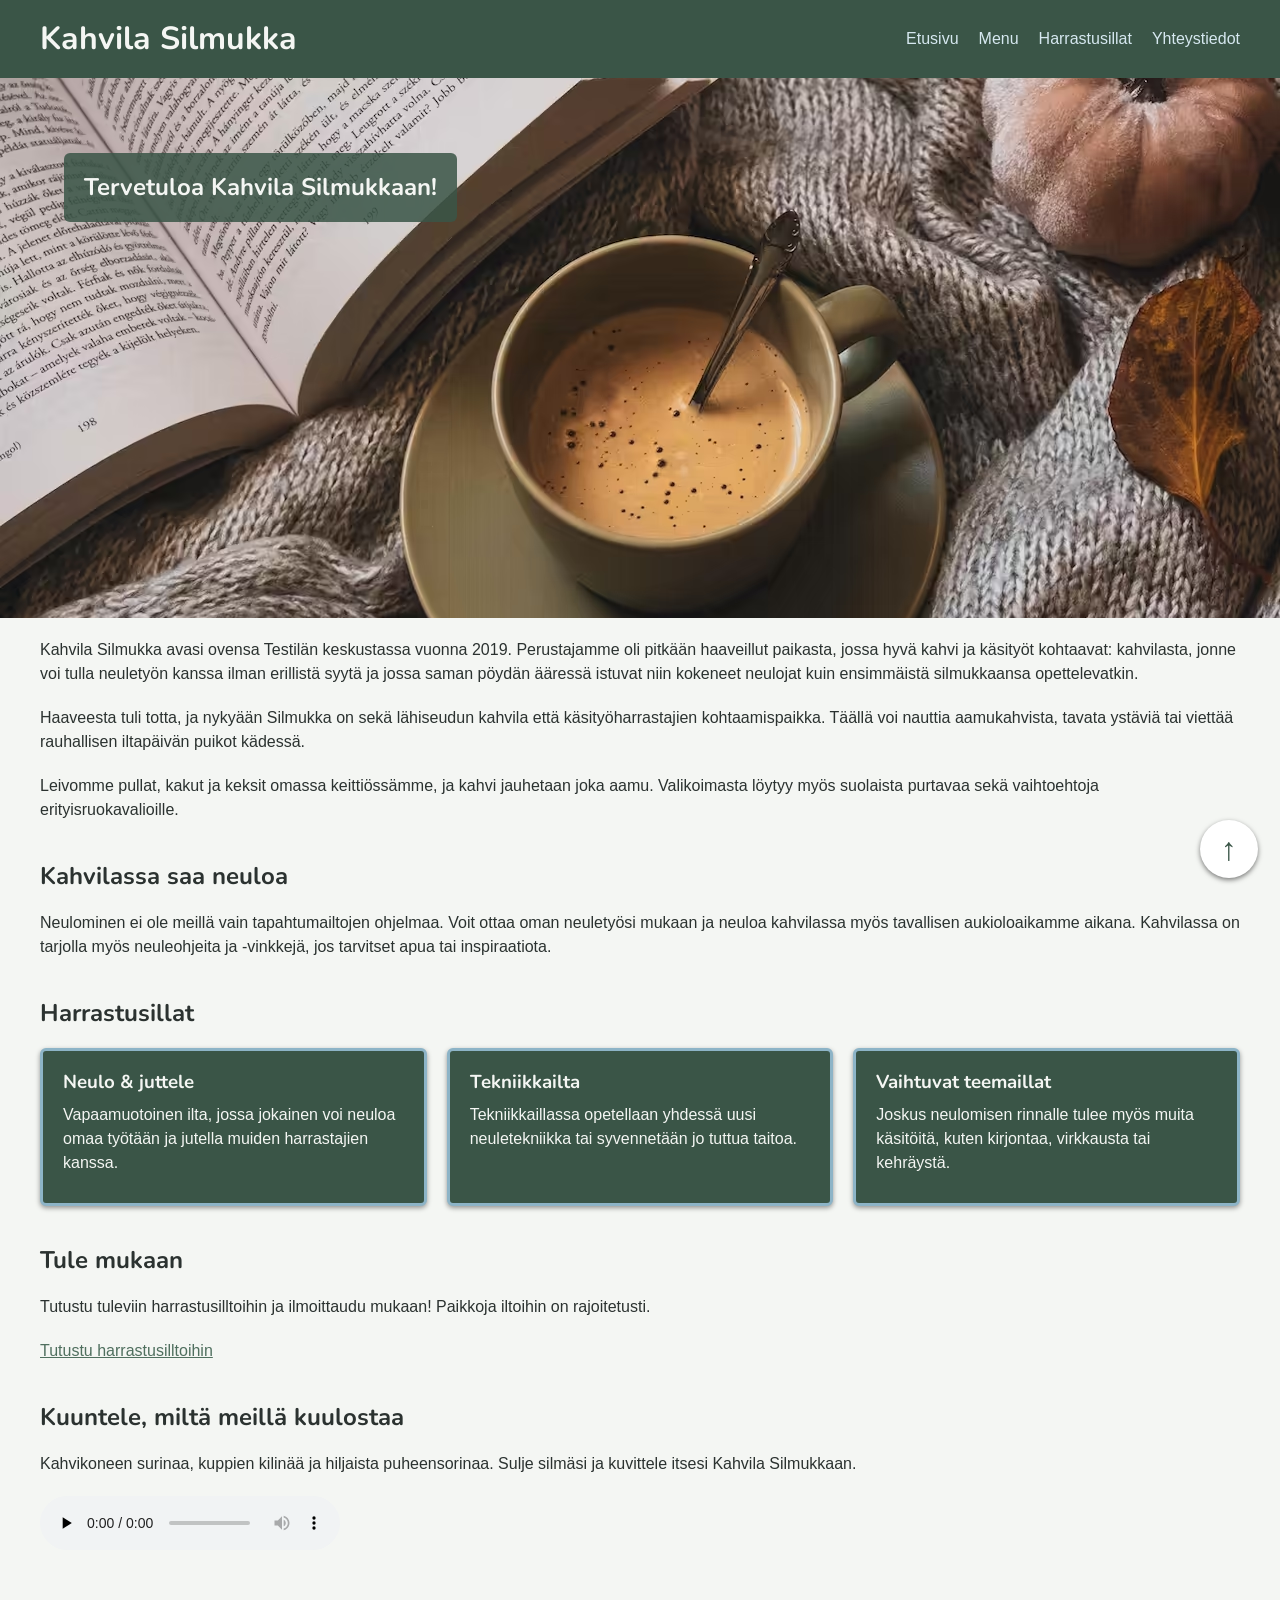
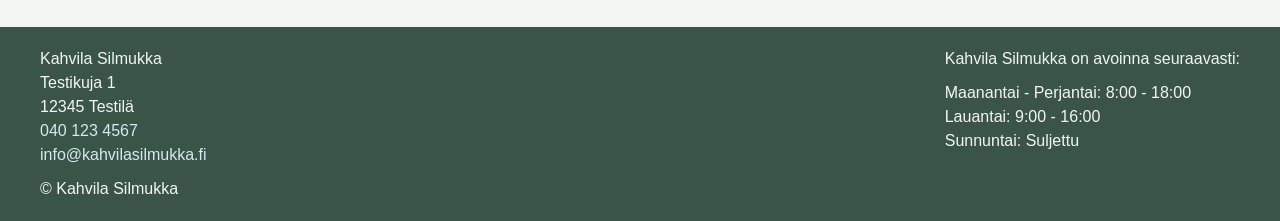
==== commit 07992b78: "Vaiheen 4 viimeiset lisäykset" ====
--- a/index.html
+++ b/index.html
@@ -54,14 +54,10 @@
                 </div>
                 <div class="hero-intro">
                     <p>Kahvila Silmukka avasi ovensa Testilän keskustassa vuonna 2019. Perustajamme oli pitkään
-                        haaveillut paikasta, jossa hyvä kahvi
-                        ja käsityöt kohtaavat: kahvilasta, jonne voi tulla neuletyön kanssa ilman erillistä syytä ja
-                        jossa saman
-                        pöydän ääressä istuvat niin kokeneet neulojat kuin ensimmäistä silmukkaansa opettelevatkin.</p>
-                    <p>Haaveesta tuli totta, ja nykyään Silmukka on sekä lähiseudun kahvila että käsityöharrastajien
-                        kohtaamispaikka.
-                        Täällä voi nauttia aamukahvista, tavata ystäviä tai viettää rauhallisen iltapäivän puikot
-                        kädessä.</p>
+                        haaveillut paikasta, jossa hyvä kahvi ja käsityöt kohtaavat: kahvilasta, jonne voi tulla neuletyön kanssa ilman erillistä syytä ja
+                        jossa saman pöydän ääressä istuvat niin kokeneet neulojat kuin ensimmäistä silmukkaansa opettelevatkin.</p>
+                    <p>Haaveesta tuli totta, ja nykyään Silmukka on sekä lähiseudun kahvila että käsityöharrastajien kohtaamispaikka. 
+                        Täällä voi nauttia aamukahvista, tavata ystäviä tai viettää rauhallisen iltapäivän puikot kädessä.</p>
                     <p>Leivomme pullat, kakut ja keksit omassa keittiössämme, ja kahvi jauhetaan joka aamu. Valikoimasta
                         löytyy myös suolaista purtavaa sekä vaihtoehtoja erityisruokavalioille.</p>
                 </div>
@@ -71,8 +67,7 @@
                 <h2>Kahvilassa saa neuloa</h2>
                 <p>Neulominen ei ole meillä vain tapahtumailtojen ohjelmaa. Voit ottaa oman neuletyösi mukaan ja neuloa
                     kahvilassa myös tavallisen aukioloaikamme aikana. Kahvilassa on tarjolla myös neuleohjeita ja
-                    -vinkkejä, jos tarvitset apua tai
-                    inspiraatiota.
+                    -vinkkejä, jos tarvitset apua tai inspiraatiota.
                 </p>
             </section>
 
@@ -104,7 +99,7 @@
 
             <section>
                 <h2>Kuuntele, miltä meillä kuulostaa</h2>
-                <p>Kahvikoneen surinaa, kuppien kilinää ja hiljaista puheensorinaa. Sulje silmät ja kuvittele itsesi nojatuoliin neuletyön kanssa.</p>
+                <p>Kahvikoneen surinaa, kuppien kilinää ja hiljaista puheensorinaa. Sulje silmäsi ja kuvittele itsesi Kahvila Silmukkaan.</p>
                 <audio controls preload="none">
                     <source src="media/cafe-ambience.mp3" type="audio/mpeg">
                     Selaimesi ei tue äänen toistoa.
--- a/css/style.css
+++ b/css/style.css
@@ -199,6 +199,7 @@
     /* tavoitteena kahvikuppi ja neule näkyviin */
 }
 
+/* tekstilaatikko sijoitetaan kuvan päälle kirjan kohdalle, läpikuultava tausta takaa kontrastin */
 .hero-text {
     position: absolute;
     top: 10%;
@@ -209,7 +210,6 @@
     border-radius: 6px;
 }
 
-/* tekstilaatikko sijoitetaan kuvan päälle kirjan kohdalle, läpikuultava tausta takaa kontrastin */
 .hero-text h2{
     margin-bottom: 0;
 }
@@ -274,7 +274,7 @@
     box-shadow: 0 2px 5px rgba(0, 0, 0, 0.1);
 }
 
-/* kuvat ovat eri muotoisia, joten ne rajataan samaan 16:9-suhteeseen, jotta kortit ovat yhtenäiset. */
+/* kuvat ovat eri muotoisia, joten ne rajataan samaan 4:3-suhteeseen, jotta kortit ovat yhtenäiset. */
 .menu-picture {
     aspect-ratio: 4/3;
     object-fit: cover;
@@ -285,6 +285,8 @@
 
 /* --- Kuvakaruselli (harrastusillat) --- */
 
+/* vierityspalkki näyttää, että karusellia voi vierittää (joillekin suosikkitapa), ja numeropallot vievät suoraan haluttuun kuvaan myös näppäimistöllä. */
+
 .carousel {
     display: flex;
     flex-wrap: nowrap; /* estetään rivistys, jotta kuvat pysyvät samassa rivissä */
@@ -293,8 +295,10 @@
     scroll-snap-type: x mandatory; /*snap-toiminto, kuvat pysähtyvät vierittäessä
     ja tarvitsee kaveriksi scroll-snap-align */
     scroll-behavior: smooth; /*pehmeä vieritys*/
-    padding-bottom: 20px; /* lisätään hieman tilaa alareunaan, esim. korttien varjoille. */
-    scrollbar-width: none; /* ei vierityspalkkia */
+    padding-bottom: 25px; /* lisätään hieman tilaa alareunaan, esim. korttien varjoille. */
+    scrollbar-width: thin;
+    scrollbar-color: var(--tumma-tausta) var(--vaalea-tausta);
+
 }
 
 .carousel-item {
@@ -475,13 +479,6 @@
     list-style: none;
 }
 
-/*
-.footer p {
-    margin-bottom: 10px;
-}
-*/
-
-
 /* Poikkeus: footerin linkit tumman pinnan väreillä */
 .footer a {
     color: var(--tumma-linkki);
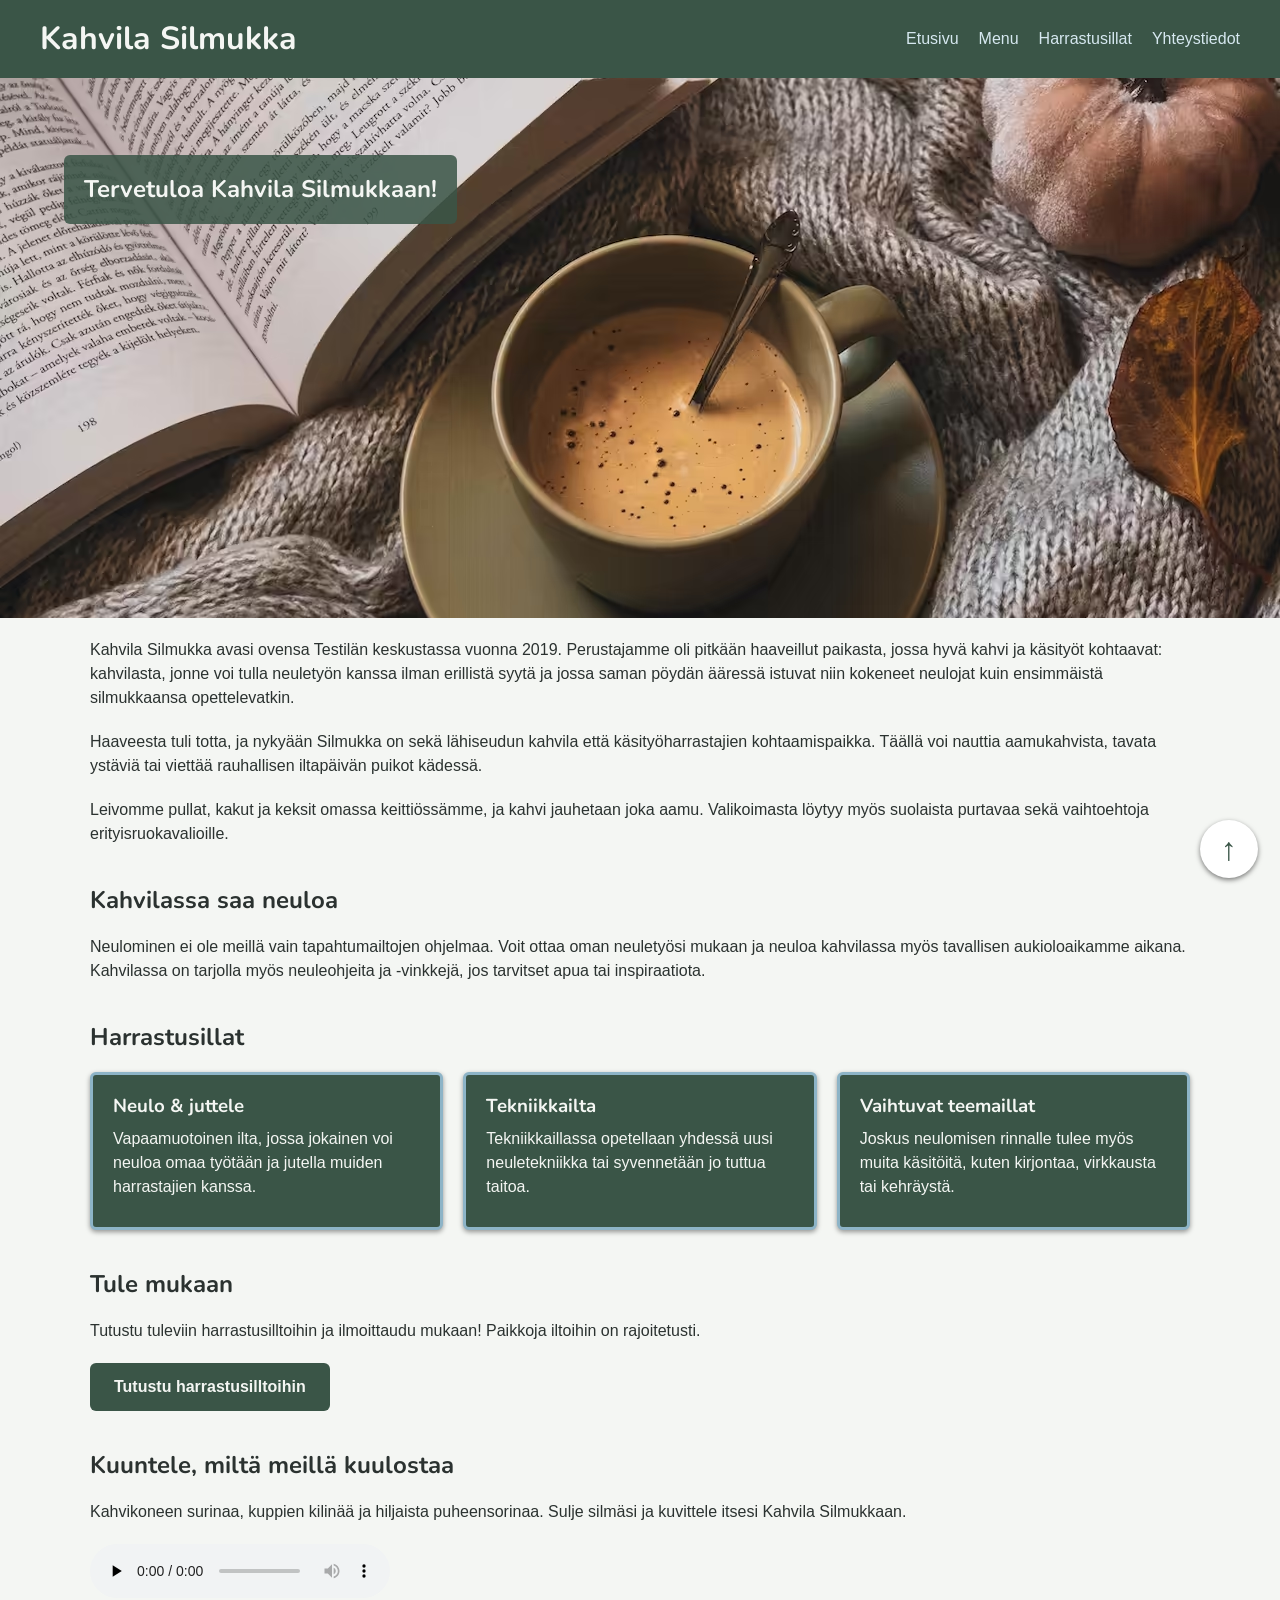
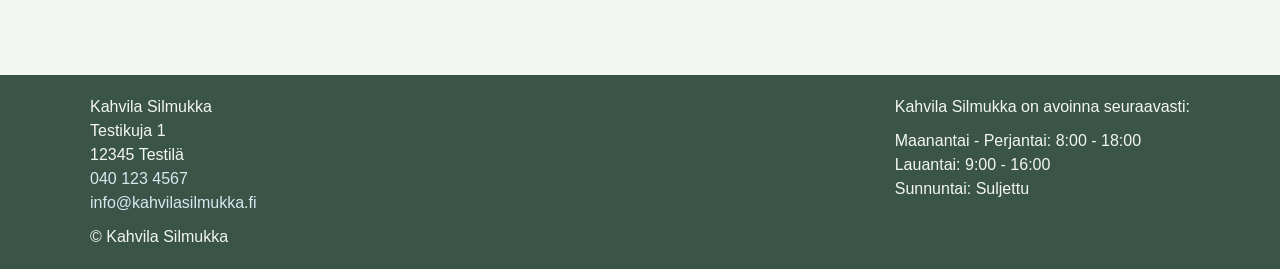
==== commit cf497140: "Lisätty vaiheen 5 muutoksia ja korjauksia" ====
--- a/index.html
+++ b/index.html
@@ -4,12 +4,14 @@
 <head>
     <meta charset="UTF-8">
     <meta name="viewport" content="width=device-width, initial-scale=1.0">
+    <!-- Sivun kuvaus hakukoneille -->
+    <meta name="description" content="Kahvila Silmukka tarjoaa kuumia ja kylmiä juomia, leivonnaisia ja suolaista purtavaa, myös vegaanisena ja gluteenittomana. Tule mukaan käsityöiltoihin!">
     <title>Kahvila Silmukka</title>
     <!--Google Fonts: Nunito-->
     <link rel="preconnect" href="https://fonts.googleapis.com">
     <link rel="preconnect" href="https://fonts.gstatic.com" crossorigin>
-    <link href="https://fonts.googleapis.com/css2?family=Nunito:ital,wght@0,200..1000;1,200..1000&display=swap"
-        rel="stylesheet">
+    <link href="https://fonts.googleapis.com/css2?family=Nunito:wght@700&display=swap"
+    rel="stylesheet">
     <!--CSS linkitetty-->
     <link rel="stylesheet" href="css/style.css">
     <!--Favicon: SVG nykyselaimelle ja ICO vanhoille selaimille varalla-->
@@ -94,13 +96,13 @@
             <section>
                 <h2>Tule mukaan</h2>
                 <p>Tutustu tuleviin harrastusilltoihin ja ilmoittaudu mukaan! Paikkoja iltoihin on rajoitetusti.</p>
-                <p><a href="harrastusillat.html">Tutustu harrastusilltoihin</a></p>
+                <p><a class="cta-button" href="harrastusillat.html">Tutustu harrastusilltoihin</a></p>
             </section>
 
             <section>
                 <h2>Kuuntele, miltä meillä kuulostaa</h2>
-                <p>Kahvikoneen surinaa, kuppien kilinää ja hiljaista puheensorinaa. Sulje silmäsi ja kuvittele itsesi Kahvila Silmukkaan.</p>
-                <audio controls preload="none">
+                <p id="aani-kuvaus">Kahvikoneen surinaa, kuppien kilinää ja hiljaista puheensorinaa. Sulje silmäsi ja kuvittele itsesi Kahvila Silmukkaan.</p>
+                <audio controls preload="none" aria-describedby="aani-kuvaus">
                     <source src="media/cafe-ambience.mp3" type="audio/mpeg">
                     Selaimesi ei tue äänen toistoa.
                 </audio>
--- a/css/style.css
+++ b/css/style.css
@@ -158,6 +158,14 @@
     margin-bottom: 40px;
 }
 
+/* Sisältö keskitetään enintään 1100 px levyiseksi palstaksi.
+   :not(.hero) jättää hero-kuvan ulkopuolelle, jotta se ulottuu edelleen reunasta reunaan. */
+.main > *:not(.hero) {
+    max-width: 1100px;
+    margin-left: auto;
+    margin-right: auto;
+}
+
 .main h2 {
     margin-bottom: 20px;
 }
@@ -214,10 +222,11 @@
     margin-bottom: 0;
 }
 
+/* Sama 1100 px palsta kuin muulla sisällöllä: 1100 px + 2 × 40 px paddingia = 1180 px */
 .hero-intro {
-    margin-left: 40px;
-    margin-right: 40px;
-    margin-top: 20px;
+    max-width: 1180px;
+    margin: 20px auto 0;
+    padding: 0 40px;
 }
 
 
@@ -251,6 +260,48 @@
 
 .card p {
     margin-bottom: 8px;
+}
+
+.event-info p {
+    margin-bottom: 10px;
+}
+
+.event-info {
+    margin-bottom: 30px;
+}
+
+.event p {
+    margin-bottom: 2px;
+}
+
+.event {
+    margin-bottom: 16px;
+}
+
+/* --- Toimintakehote-painike (etusivu) --- */
+
+/* Linkki painikkeen näköiseksi, samat värit kuin lomakkeiden Lähetä-painikkeessa.
+   inline-block, jotta pystysuuntainen padding kasvattaa painikkeen korkeutta. */
+.cta-button {
+    display: inline-block;
+    background-color: var(--tumma-tausta);
+    color: var(--tumma-teksti);
+    font-weight: 700;
+    text-decoration: none;
+    padding: 12px 24px;
+    border-radius: 6px;
+}
+
+/* Kaksi valitsinta ohittaa yleisen a:hover-säännön */
+.cta-button:hover,
+.cta-button:focus {
+    background-color: var(--vaalea-korostus);
+    color: var(--tumma-teksti);
+}
+
+.cta-button:focus {
+    outline: 3px solid var(--vaalea-korostus);
+    outline-offset: 2px;
 }
 
 /* --- Menu-kortit --- */
@@ -281,6 +332,35 @@
     display: block;
     margin-bottom: 20px;
     border-radius: 6px;
+}
+
+/* --- Menu-taulukot --- */
+
+table {
+    width: 100%;
+    border-collapse: collapse;
+}
+
+caption {
+    text-align: left;
+    margin-bottom: 10px;
+    font-size: 1.2rem;
+    font-weight: 700;
+}
+
+th, td{
+    border-bottom: 1px solid var(--vaalea-koriste);
+    padding: 10px;
+    text-align: left;
+}
+
+tbody th {
+    font-weight: normal;
+}
+
+tbody tr:last-child th,
+tbody tr:last-child td {
+    border-bottom: none;
 }
 
 /* --- Kuvakaruselli (harrastusillat) --- */
@@ -351,30 +431,237 @@
     border-color: var(--tumma-tausta);
 }
 
-/* --- Yhteystiedot ja kuva (yhteystiedot) --- */
-
+
+/* --- Lomake ja yhteystietokortti vierekkäin (yhteystiedot) --- */
+
+/* Lomake vasemmalla (leveämpi) ja yhteystietokortti oikealla.
+   align-items: start estää kortin venymisen lomakkeen korkuiseksi. */
 .contact-wrapper {
+    display: grid;
+    grid-template-columns: 3fr 2fr;
+    gap: 20px;
+    align-items: start;
+    margin-bottom: 100px; /* lisää väliä lomakkeen ja Näin löydät perille -osion väliin */
+}
+
+/* --- Yhteydenottolomake --- */
+
+.contact-form {
+    background-color: var(--vaalea-kortti);
+    color: var(--vaalea-teksti);
+    border-radius: 10px;
+    padding: 25px;
+    box-shadow: 0 2px 5px rgba(0, 0, 0, 0.2);
+}
+
+/* Harrastusiltojen ilmoittautumislomake: kapeampi, jotta rivit eivät veny koko sivun levyisiksi */
+.signup-form {
+    max-width: 700px;
+}
+
+.contact-form .form-hint {
+    font-size: 0.9rem;
+}
+
+/* Jokainen kenttä omana lohkonaan: label kentän yläpuolella */
+.form-field {
+    margin-bottom: 20px;
+}
+
+.contact-form label {
+    display: block;
+    font-weight: 700;
+    margin-bottom: 5px;
+}
+
+/* Tekstikentät, valikko ja tekstialue koko levyisiksi.
+   font: inherit, koska selaimet eivät oletuksena peri fonttia lomakekenttiin.
+   Reunan väri on tarpeeksi tumma (kontrasti vähintään 3:1), jotta kentän rajat erottuvat. */
+.contact-form input,
+.contact-form select,
+.contact-form textarea {
+    display: block;
+    width: 100%;
+    padding: 10px;
+    font: inherit;
+    color: var(--vaalea-teksti);
+    background-color: var(--vaalea-kortti);
+    border: 1px solid var(--vaalea-linkki);
+    border-radius: 6px;
+}
+
+/* Tekstialuetta voi venyttää vain pystysuunnassa, jottei asettelu hajoa */
+.contact-form textarea {
+    resize: vertical;
+}
+
+/* Näkyvä kohdistus näppäimistön käyttäjille */
+.contact-form input:focus,
+.contact-form select:focus,
+.contact-form textarea:focus {
+    outline: 3px solid var(--vaalea-korostus);
+    outline-offset: 2px;
+}
+
+/* Kenttäryhmät (tilavaraus ja vastaustapa) */
+.contact-form fieldset {
+    border: 1px solid var(--vaalea-koriste);
+    border-radius: 6px;
+    padding: 15px 20px 0;
+    margin-bottom: 20px;
+}
+
+.contact-form legend {
+    font-weight: 700;
+    padding: 0 5px;
+}
+
+/* Päivämäärä ja henkilömäärä vierekkäin tilavaraus-ryhmässä */
+.form-row {
+    display: grid;
+    grid-template-columns: 1fr 1fr;
+    gap: 20px;
+}
+
+/* Valintanapit ja valintaruutu: ruutu ja teksti samalle riville */
+.choice {
     display: flex;
+    align-items: center;
+    gap: 10px;
+    margin-bottom: 15px;
+}
+
+.contact-form .choice input {
+    display: inline-block;
+    width: 18px;
+    height: 18px;
+    flex-shrink: 0;
+    accent-color: var(--tumma-tausta);
+}
+
+.contact-form .choice label {
+    display: inline;
+    font-weight: normal;
+    margin-bottom: 0;
+}
+
+/* Pakollisuutta merkitsevä tähti */
+.required {
+    color: var(--vaalea-korostus);
+}
+
+/* Lähetä-painike tumman pinnan väreillä */
+.form-button {
+    font: inherit;
+    font-weight: 700;
+    background-color: var(--tumma-tausta);
+    color: var(--tumma-teksti);
+    border: none;
+    border-radius: 6px;
+    padding: 12px 24px;
+    cursor: pointer;
+}
+
+.form-button:hover,
+.form-button:focus {
+    background-color: var(--vaalea-korostus);
+}
+
+.form-button:focus {
+    outline: 3px solid var(--vaalea-korostus);
+    outline-offset: 2px;
+}
+
+/* --- Yhteystietokortti ja aukioloajat (yhteystiedot) --- */
+
+/* Tumma kortti, samat värit kuin headerissa ja footerissa */
+.contact-card {
+    background-color: var(--tumma-tausta);
+    color: var(--tumma-teksti);
+    border-radius: 10px;
+    padding: 25px;
+    box-shadow: 0 2px 5px rgba(0, 0, 0, 0.4);
+}
+
+/* Poikkeus: kortin linkit tumman pinnan väreillä */
+.contact-card a {
+    color: var(--tumma-linkki);
+}
+
+.contact-card a:hover {
+    color: var(--tumma-hover);
+}
+
+.contact-card dl {
+    margin-top: 15px;
+}
+
+.contact-card dt {
+    font-weight: 700;
+}
+
+.contact-card dd {
+    margin-bottom: 10px;
+}
+
+/* Aukioloaikataulukko on tummalla kortilla, joten teksti vaaleaksi.
+   Sääntö ohittaa yleiset taulukkotyylit, jotka on tehty vaalealle pohjalle. */
+.contact-card .hours-table,
+.contact-card .hours-table caption,
+.contact-card .hours-table th,
+.contact-card .hours-table td {
+    color: var(--tumma-teksti);
+}
+
+/* Aukioloaikataulukko: kapeampi solujen täyte, jotta taulukko mahtuu korttiin */
+.hours-table th,
+.hours-table td {
+    padding: 8px 10px 8px 0;
+}
+
+.hours-table td {
+    white-space: nowrap; /* kellonaika ei katkea kahdelle riville */
+}
+
+/* --- Esteettömyys: kuva ja kortti vierekkäin (yhteystiedot) --- */
+
+/* Kuva vasemmalla, kortti oikealla, molemmat yhtä leveitä */
+.accessibility-wrapper {
+    display: grid;
+    grid-template-columns: 1fr 1fr;
     gap: 20px;
-    align-items: flex-start;
-    margin-bottom: 50px;
-}
-
-.contact-info {
-    flex: 1;
-}
-
-.contact-info dl {
-    margin-top: 20px;
-}
-
-.contact-picture {
+    align-items: stretch;
+    margin-top: 100px; /* lisää väliä kulkutapakorttien ja kuvan väliin */
+}
+
+.accessibility-picture {
     display: block;
-    max-width: 40%;
-    border-radius: 6px;
-    aspect-ratio: 16/9;
+    width: 100%;
+    height: 0;
+    min-height: 100%;
     object-fit: cover;
-    object-position: left;
+    border-radius: 10px;
+}
+
+/* Sama ulkoasu kuin kulkutapakorteissa */
+.accessibility-card {
+    background-color: var(--vaalea-kortti);
+    color: var(--vaalea-teksti);
+    outline: 6px double var(--vaalea-koriste);
+    outline-offset: -10px;
+    border-radius: 10px;
+    padding: 25px;
+    box-shadow: 0 2px 5px rgba(0, 0, 0, 0.2);
+}
+
+/* Kapealla näytöllä vierekkäiset osiot allekkain */
+@media (max-width: 700px) {
+
+    .contact-wrapper,
+    .accessibility-wrapper,
+    .form-row {
+        grid-template-columns: 1fr;
+    }
 }
 
 /* --- Kulkutapakortit (yhteystiedot) --- */
@@ -445,7 +732,8 @@
 /* Poistetaan viimeisen kappaleen marginaali menu- ja kulkuneuvo-korteista,
 jotta ylä- ja alareunan välit ovat yhtäsuuret. */
 .menu-card p:last-child,
-.transport-mode-item p:last-child {
+.transport-mode-item p:last-child,
+.accessibility-card p:last-child {
     margin-bottom: 0;
 }
 
@@ -460,7 +748,7 @@
     gap: 20px;
     background-color: var(--tumma-tausta);
     color: var(--tumma-teksti);
-    padding: 20px 40px;
+    padding: 20px max(40px, calc((100% - 1100px) / 2));
 }
 
 /* Ryhmien sisältö allekkain tasaisin välein */
